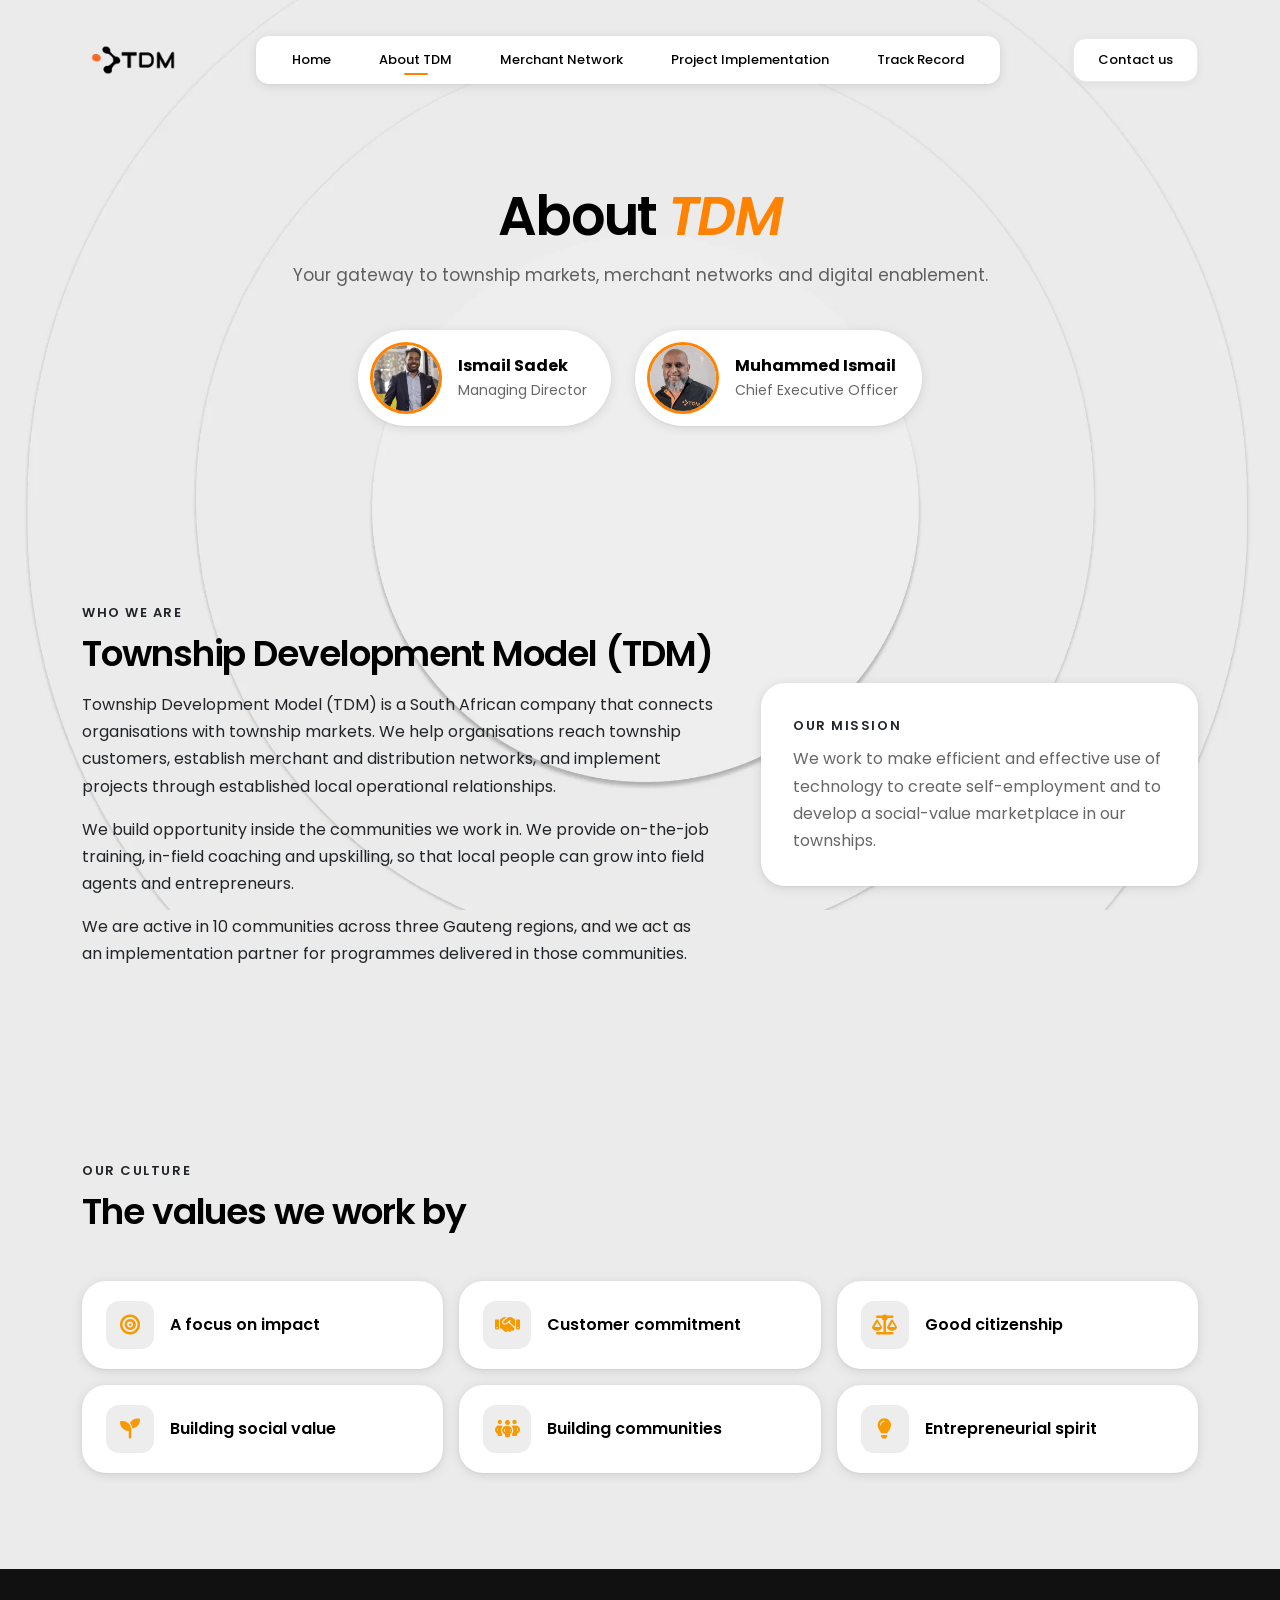
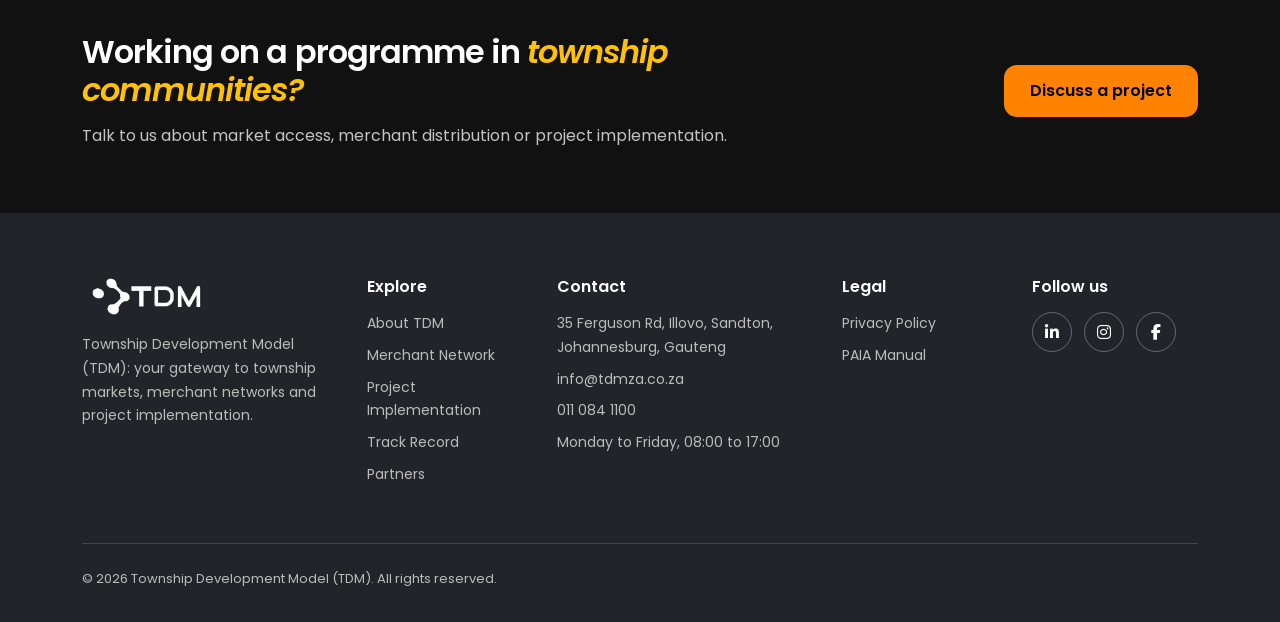
==== about/index.html @ d7b22257 "Folder-based clean URLs, own Privacy Policy and PAIA Manual, map on Merchant Network - Each page is " ====
<!DOCTYPE html>
<html lang="en-ZA">

<head>
  <meta charset="UTF-8">
  <meta name="viewport" content="width=device-width, initial-scale=1.0">
  <meta name="robots" content="noindex, nofollow">
  <title>About TDM | Township Development Model (TDM)</title>
  <meta name="description" content="About Township Development Model (TDM): a South African company connecting organisations with township markets, merchant networks and project implementation.">
  <meta name="keywords" content="about TDM, Township Development Model, township markets, merchant distribution, project implementation, South Africa">
  <meta property="og:type" content="website">
  <meta property="og:site_name" content="Township Development Model (TDM)">
  <meta property="og:title" content="About TDM | Township Development Model (TDM)">
  <meta property="og:description" content="About Township Development Model (TDM): a South African company connecting organisations with township markets, merchant networks and project implementation.">
  <meta property="og:url" content="https://tdmza.co.za/about/">
  <meta property="og:image" content="https://tdmza.co.za/images/logo/tdm.webp">
  <link rel="icon" href="../images/logo/tdm.webp" type="image/webp">
  <link rel="preconnect" href="https://fonts.googleapis.com">
  <link rel="preconnect" href="https://fonts.gstatic.com" crossorigin>
  <link rel="stylesheet" href="https://fonts.googleapis.com/css2?family=Poppins:wght@400;500;600;700&amp;display=swap">
  <link rel="stylesheet" href="https://cdn.jsdelivr.net/npm/bootstrap@5.3.3/dist/css/bootstrap.min.css" integrity="sha384-QWTKZyjpPEjISv5WaRU9OFeRpok6YctnYmDr5pNlyT2bRjXh0JMhjY6hW+ALEwIH" crossorigin="anonymous">
  <link rel="stylesheet" href="https://cdnjs.cloudflare.com/ajax/libs/font-awesome/6.5.1/css/all.min.css">
  <link rel="stylesheet" href="../css/styles.css">
</head>

<body class="site-body">
  <a class="skip-link" href="#main_content">Skip to main content</a>
  <header class="site-header">
    <div class="container-xl site-header-row">
      <a class="site-logo-link" href="../"><img src="../images/logo/tdm.webp" alt="Township Development Model (TDM) home" class="site-logo" width="126" height="89"></a>
      <nav class="d-none d-lg-block" aria-label="Main navigation">
        <ul class="nav-pill d-flex">
          <li class="nav-pill-item"><a class="nav-pill-link" href="../">Home</a></li>
          <li class="nav-pill-item"><a class="nav-pill-link active" aria-current="page" href="../about/">About TDM</a></li>
          <li class="nav-pill-item"><a class="nav-pill-link" href="../merchant-network/">Merchant Network</a></li>
          <li class="nav-pill-item"><a class="nav-pill-link" href="../project-implementation/">Project Implementation</a></li>
          <li class="nav-pill-item"><a class="nav-pill-link" href="../track-record/">Track Record</a></li>
        </ul>
      </nav>
      <a class="btn-contact d-none d-lg-inline-block" href="../contact/">Contact us</a>
      <button class="hamburger d-lg-none" type="button" data-bs-toggle="offcanvas" data-bs-target="#mobile_menu" aria-controls="mobile_menu" aria-label="Open menu">
        <span class="hamburger-line"></span>
        <span class="hamburger-line"></span> 
        <span class="hamburger-line"></span>
      </button>
    </div>
  </header>
  <div class="offcanvas offcanvas-end mobile-menu" tabindex="-1" id="mobile_menu" aria-labelledby="mobile_menu_title">
    <div class="offcanvas-header">
      <img class="mobile-menu-logo" src="../images/logo/tdm.webp" alt="TDM" width="126" height="89">
      <h2 class="visually-hidden" id="mobile_menu_title">Menu</h2>
      <button type="button" class="btn-close mobile-menu-close" data-bs-dismiss="offcanvas" aria-label="Close menu"></button>
    </div>
    <div class="offcanvas-body">
      <nav aria-label="Mobile navigation">
        <ul class="mobile-menu-list">
          <li class="mobile-menu-item"><a class="mobile-menu-link" href="../">Home</a></li>
          <li class="mobile-menu-item"><a class="mobile-menu-link active" aria-current="page" href="../about/">About TDM</a></li>
          <li class="mobile-menu-item"><a class="mobile-menu-link" href="../merchant-network/">Merchant Network</a></li>
          <li class="mobile-menu-item"><a class="mobile-menu-link" href="../project-implementation/">Project Implementation</a></li>
          <li class="mobile-menu-item"><a class="mobile-menu-link" href="../track-record/">Track Record</a></li>
        </ul>
        <a class="btn btn-tdm-primary mobile-menu-cta" href="../contact/">Contact us</a>
        <div class="mobile-social">
          <a class="mobile-social-link" href="https://www.linkedin.com/company/township-delivery-model/" target="_blank" rel="noopener noreferrer" aria-label="TDM on LinkedIn (opens in a new tab)"><i class="fab fa-linkedin-in" aria-hidden="true"></i></a>
          <a class="mobile-social-link" href="https://www.instagram.com/tdmza/" target="_blank" rel="noopener noreferrer" aria-label="TDM on Instagram (opens in a new tab)"><i class="fab fa-instagram" aria-hidden="true"></i></a>
          <a class="mobile-social-link" href="https://www.facebook.com/profile.php?id=61587433742212" target="_blank" rel="noopener noreferrer" aria-label="TDM on Facebook (opens in a new tab)"><i class="fab fa-facebook-f" aria-hidden="true"></i></a>
        </div>
      </nav>
    </div>
  </div>
  <main id="main_content">
    <section class="page-hero">
      <div class="container-xl">
        <h1 class="page-hero-title">About <em class="highlight-text">TDM</em></h1>
        <p class="page-hero-lead">Your gateway to township markets, merchant networks and digital enablement.</p>
        <div class="page-hero-leaders">
          <figure class="leader-figure"><img src="../images/managing-director.webp" alt="Portrait of Ismail Sadek, Managing Director" class="leader-photo" width="480" height="480"><figcaption class="leader-caption"><span class="leader-name">Ismail Sadek</span><span class="leader-role">Managing Director</span></figcaption></figure>
          <figure class="leader-figure"><img src="../images/chief-executive.webp" alt="Portrait of Muhammed Ismail, Chief Executive Officer" class="leader-photo" width="480" height="480"><figcaption class="leader-caption"><span class="leader-name">Muhammed Ismail</span><span class="leader-role">Chief Executive Officer</span></figcaption></figure>
        </div>
      </div>
    </section>
    <section class="section-block" aria-labelledby="who_title">
      <div class="container-xl">
        <div class="row g-4 g-xl-5 align-items-center">
          <div class="col-lg-7">
            <p class="section-eyebrow">Who we are</p>
            <h2 class="section-title" id="who_title">Township Development Model (TDM)</h2>
            <p>Township Development Model (TDM) is a South African company that connects organisations with township markets. We help organisations reach township customers, establish merchant and distribution networks, and implement projects through established local operational relationships.</p>
            <p>We build opportunity inside the communities we work in. We provide on-the-job training, in-field coaching and upskilling, so that local people can grow into field agents and entrepreneurs.</p>
            <p class="mb-0">We are active in 10 communities across three Gauteng regions, and we act as an implementation partner for programmes delivered in those communities.</p>
          </div>
          <div class="col-lg-5">
            <div class="surface-card">
              <p class="section-eyebrow">Our mission</p>
              <p class="card-text mb-0">We work to make efficient and effective use of technology to create self-employment and to develop a social-value marketplace in our townships.</p>
            </div>
          </div>
        </div>
      </div>
    </section>
    <section class="section-block" aria-labelledby="values_title">
      <div class="container-xl">
        <p class="section-eyebrow">Our culture</p>
        <h2 class="section-title mb-5" id="values_title">The values we work by</h2>
        <ul class="value-grid">
          <li class="value-item"><span class="card-icon"><i class="fas fa-bullseye" aria-hidden="true"></i></span><span class="value-name">A focus on impact</span></li>
          <li class="value-item"><span class="card-icon"><i class="fas fa-handshake" aria-hidden="true"></i></span><span class="value-name">Customer commitment</span></li>
          <li class="value-item"><span class="card-icon"><i class="fas fa-scale-balanced" aria-hidden="true"></i></span><span class="value-name">Good citizenship</span></li>
          <li class="value-item"><span class="card-icon"><i class="fas fa-seedling" aria-hidden="true"></i></span><span class="value-name">Building social value</span></li>
          <li class="value-item"><span class="card-icon"><i class="fas fa-people-group" aria-hidden="true"></i></span><span class="value-name">Building communities</span></li>
          <li class="value-item"><span class="card-icon"><i class="fas fa-lightbulb" aria-hidden="true"></i></span><span class="value-name">Entrepreneurial spirit</span></li>
        </ul>
      </div>
    </section>
    <section class="cta-band" aria-labelledby="cta_title">
      <div class="container-xl">
        <div class="row align-items-center g-4">
          <div class="col-lg-8">
            <h2 class="cta-title" id="cta_title">Working on a programme in <span class="cta-title-accent">township communities?</span></h2>
            <p class="cta-text">Talk to us about market access, merchant distribution or project implementation.</p>
          </div>
          <div class="col-lg-4 text-lg-end">
            <a class="btn btn-tdm-primary" href="../contact/">Discuss a project</a>
          </div>
        </div>
      </div>
    </section>
  </main>
  <footer class="site-footer">
    <div class="container-xl">
      <div class="row g-4">
        <div class="col-12 col-lg-3">
          <img src="../images/logo/tdm-white.webp" alt="Township Development Model (TDM)" class="footer-logo" width="833" height="253" loading="lazy">
          <p class="footer-tagline mb-0">Township Development Model (TDM): your gateway to township markets, merchant networks and project implementation.</p>
        </div>
        <div class="col-6 col-md-3 col-lg-2">
          <h2 class="footer-heading">Explore</h2>
          <ul class="footer-list">
            <li class="footer-item"><a class="footer-link" href="../about/">About TDM</a></li>
            <li class="footer-item"><a class="footer-link" href="../merchant-network/">Merchant Network</a></li>
            <li class="footer-item"><a class="footer-link" href="../project-implementation/">Project Implementation</a></li>
            <li class="footer-item"><a class="footer-link" href="../track-record/">Track Record</a></li>
            <li class="footer-item"><a class="footer-link" href="../#partners">Partners</a></li>
          </ul>
        </div>
        <div class="col-6 col-md-4 col-lg-3">
          <h2 class="footer-heading">Contact</h2>
          <ul class="footer-list">
            <li class="footer-item">35 Ferguson Rd, Illovo, Sandton, Johannesburg, Gauteng</li>
            <li class="footer-item"><a class="footer-link" href="mailto:info@tdmza.co.za">info@tdmza.co.za</a></li>
            <li class="footer-item"><a class="footer-link" href="tel:+27110841100">011 084 1100</a></li>
            <li class="footer-item">Monday to Friday, 08:00 to 17:00</li>
          </ul>
        </div>
        <div class="col-6 col-md-2 col-lg-2">
          <h2 class="footer-heading">Legal</h2>
          <ul class="footer-list">
            <li class="footer-item"><a class="footer-link" href="../privacy-policy/">Privacy Policy</a></li>
            <li class="footer-item"><a class="footer-link" href="../paia-manual/">PAIA Manual</a></li>
          </ul>
        </div>
        <div class="col-6 col-md-3 col-lg-2">
          <h2 class="footer-heading">Follow us</h2>
          <div class="footer-social">
            <a class="footer-social-link" href="https://www.linkedin.com/company/township-delivery-model/" target="_blank" rel="noopener noreferrer" aria-label="TDM on LinkedIn (opens in a new tab)"><i class="fab fa-linkedin-in" aria-hidden="true"></i></a>
            <a class="footer-social-link" href="https://www.instagram.com/tdmza/" target="_blank" rel="noopener noreferrer" aria-label="TDM on Instagram (opens in a new tab)"><i class="fab fa-instagram" aria-hidden="true"></i></a>
            <a class="footer-social-link" href="https://www.facebook.com/profile.php?id=61587433742212" target="_blank" rel="noopener noreferrer" aria-label="TDM on Facebook (opens in a new tab)"><i class="fab fa-facebook-f" aria-hidden="true"></i></a>
          </div>
        </div>
      </div>
      <p class="footer-bottom mb-0">&copy; 2026 Township Development Model (TDM). All rights reserved.</p>
    </div>
  </footer>
  <script src="https://cdn.jsdelivr.net/npm/bootstrap@5.3.3/dist/js/bootstrap.bundle.min.js" integrity="sha384-YvpcrYf0tY3lHB60NNkmXc5s9fDVZLESaAA55NDzOxhy9GkcIdslK1eN7N6jIeHz" crossorigin="anonymous"></script>

</body>

</html>
---- css/styles.css ----
:root {
  --tdm-orange: #ff8200;
  --tdm-amber: #ffc107;
  --tdm-gold: #f79a02;
  --tdm-ink: #111;
  --tdm-charcoal: #212529;
  --tdm-black: #000;
  --tdm-base: #ebebeb;
  --tdm-card: #fff;
  --tdm-line: #e9e9e9;
  --tdm-muted: #0009;
  --tdm-footer-muted: #bbb;
  --tdm-radius: 13px;
  --tdm-radius-lg: 24px;
  --tdm-spring: cubic-bezier(0.34, 1.56, 0.64, 1);
  --tdm-shadow-elevated: 0 2px 12px #0000001a, 0 1px 3px #0000000d;
  --tdm-shadow-floating: 0 10px 40px #00000026, 0 2px 8px #0000001a;
  --tdm-space-section: 4rem;
  --bs-body-font-family: "Poppins", system-ui, -apple-system, "Segoe UI", roboto, arial, sans-serif;
  --bs-body-color: #212529;
  --bs-body-bg: #ebebeb;
  --bs-body-line-height: 1.7;
  --bs-link-color: #212529;
  --bs-link-color-rgb: 33, 37, 41;
  --bs-link-hover-color: #000;
  --bs-link-hover-color-rgb: 0, 0, 0;
}

@media (width >= 992px) {
  :root {
    --tdm-space-section: 6rem;
  }
}

.site-body {
  background: var(--tdm-base) url("../images/hero-bg.webp") no-repeat center top / max(100%, 1400px) auto;
}

.skip-link {
  position: absolute;
  top: -100px;
  left: 1rem;
  z-index: 20000;
  padding: 0.75rem 1rem;
  border-radius: var(--tdm-radius);
  background-color: var(--tdm-charcoal);
  color: var(--tdm-card);
  font-weight: 600;
}

.skip-link:focus-visible {
  top: 1rem;
  outline: 3px solid var(--tdm-amber);
}

.site-header {
  position: relative;
  z-index: 1000;
  padding: 1.5rem 0;
  animation: slide-down 0.8s ease-out both;
}

@keyframes slide-down {
  from {
    opacity: 0;
    transform: translateY(-100%);
  }

  to {
    opacity: 1;
    transform: translateY(0);
  }
}

.site-header-row {
  display: flex;
  align-items: center;
  justify-content: space-between;
  gap: 1rem;
}

.site-logo-link {
  display: inline-block;
  border-radius: 8px;
}

.site-logo-link:focus-visible {
  outline: 3px solid var(--tdm-black);
  outline-offset: 4px;
}

.site-logo {
  display: block;
  width: auto;
  height: 52px;
}

@media (width >= 992px) {
  .site-logo {
    height: 72px;
  }
}

.nav-pill {
  position: relative;
  align-items: center;
  gap: 1.25rem;
  margin: 0;
  padding: 0.3rem 1.25rem;
  border-radius: var(--tdm-radius);
  background-color: var(--tdm-card);
  box-shadow: var(--tdm-shadow-elevated);
  list-style: none;
}

@media (width >= 1200px) {
  .nav-pill {
    gap: 2.5rem;
    padding: 0.3rem 2rem;
  }
}

.nav-pill-item {
  position: relative;
}

.nav-pill-link {
  position: relative;
  display: block;
  padding: 0.5rem 0.25rem;
  border: 0;
  background: none;
  color: var(--tdm-black);
  font-size: 0.8125rem;
  font-weight: 500;
  text-decoration: none;
}

.nav-pill-link::after {
  position: absolute;
  bottom: 0.25rem;
  left: 50%;
  width: 24px;
  height: 2px;
  margin-left: -12px;
  border-radius: 2px;
  background-color: var(--tdm-orange);
  content: "";
  transform: scaleX(0);
  transition: transform 0.3s var(--tdm-spring);
}

.nav-pill-link:hover,
.nav-pill-link.active {
  color: var(--tdm-black);
}

.nav-pill-link:hover::after,
.nav-pill-link.active::after,
.nav-pill-item.is-open .nav-pill-link::after {
  transform: scaleX(1);
}

.nav-pill-link:focus-visible {
  border-radius: 6px;
  outline: 3px solid var(--tdm-black);
  outline-offset: 2px;
}

.nav-pill-link:active {
  opacity: 0.75;
}

.btn-contact {
  padding: 0.625rem 1.5rem;
  border: 1.5px solid var(--tdm-line);
  border-radius: var(--tdm-radius);
  background-color: var(--tdm-card);
  box-shadow: 0 2px 8px #0000000f;
  color: var(--tdm-black);
  font-size: 0.8125rem;
  font-weight: 500;
  text-decoration: none;
  transition: transform 0.3s var(--tdm-spring);
}

.btn-contact:hover {
  border-color: var(--tdm-black);
  background-color: var(--tdm-black);
  color: var(--tdm-card);
  transform: translateY(-2px);
}

.btn-contact:focus-visible {
  outline: 3px solid var(--tdm-black);
  outline-offset: 3px;
}

.btn-contact:active {
  transform: translateY(1px) scale(0.98);
}

.hamburger {
  display: flex;
  flex-direction: column;
  gap: 5px;
  padding: 0.75rem;
  border: 0;
  border-radius: 8px;
  background-color: var(--tdm-card);
  box-shadow: var(--tdm-shadow-elevated);
}

.hamburger:focus-visible {
  outline: 3px solid var(--tdm-black);
  outline-offset: 3px;
}

.hamburger:active {
  transform: scale(0.95);
}

.hamburger-line {
  display: block;
  width: 25px;
  height: 3px;
  border-radius: 2px;
  background-color: var(--tdm-charcoal);
}

.mobile-menu {
  --bs-offcanvas-width: 100%;
  --bs-offcanvas-bg: #fff;
}

.mobile-menu-logo {
  width: auto;
  height: 44px;
}

.mobile-menu-close:focus-visible {
  outline: 3px solid var(--tdm-black);
  outline-offset: 3px;
  box-shadow: none;
}

.mobile-menu-list {
  margin: 0;
  padding: 0;
  list-style: none;
}

.mobile-menu-item {
  border-bottom: 1px solid #ededed;
}

.mobile-menu-link {
  display: flex;
  gap: 0.75rem;
  align-items: center;
  justify-content: space-between;
  width: 100%;
  padding: 1rem 0;
  border: 0;
  background: none;
  color: var(--tdm-black);
  font-size: 1.0625rem;
  font-weight: 500;
  text-align: left;
  text-decoration: none;
}

.mobile-menu-link:hover,
.mobile-menu-link.active {
  color: var(--tdm-black);
  text-decoration: underline 2px var(--tdm-orange);
  text-underline-offset: 0.35em;
}

.mobile-menu-link:focus-visible {
  border-radius: 6px;
  outline: 3px solid var(--tdm-black);
  outline-offset: 2px;
}

.mobile-menu-link:active {
  opacity: 0.75;
}

.mobile-menu-cta {
  width: 100%;
  margin-top: 1.5rem;
}

.hero-section {
  position: relative;
  overflow: hidden;
  padding-block: 1rem 3rem;
}

@media (width >= 992px) {
  .hero-section {
    padding-bottom: 2rem;
  }

  .hero-section .container-xl {
    position: relative;
    min-height: clamp(760px, calc(100vh - 120px), 840px);
  }
}

.hero-title {
  max-width: 1180px;
  margin: 0 auto;
  color: var(--tdm-black);
  font-size: clamp(1.625rem, 3.4vw, 3rem);
  font-weight: 600;
  line-height: 1.25;
  letter-spacing: -0.03em;
}

.hero-line {
  display: block;
}

.hero-line-1 {
  animation: slide-from-left 1s ease-out both;
}

.hero-line-2 {
  text-align: right;
  animation: slide-from-right 1s ease-out 0.2s both;
}

.highlight-text {
  color: var(--tdm-orange);
  font-style: italic;
}

.hero-image {
  display: block;
  width: 100%;
  max-width: 300px;
  height: auto;
  margin: 1.5rem auto 0;
  animation: slide-from-bottom 1s ease-out 0.4s both;
}

@media (width >= 768px) {
  .hero-image {
    max-width: 420px;
    margin-top: -1rem;
  }
}

.hero-tagline {
  margin: 1.5rem 0 0;
  color: var(--tdm-charcoal);
  font-size: 1rem;
  text-align: center;
  animation: slide-from-left 1s ease-out 0.6s both;
}

.hero-tagline-strong {
  font-weight: 600;
}

.hero-card {
  margin-top: 1.5rem;
  padding: 2rem 1.5rem;
  border-radius: 32px;
  background-color: #ffffffbf;
  backdrop-filter: blur(12px);
  box-shadow: var(--tdm-shadow-elevated);
  text-align: center;
  animation: slide-from-right 1s ease-out 0.6s both;
}

@media (width >= 992px) {
  .hero-tagline {
    position: absolute;
    bottom: 1.5rem;
    left: 0.75rem;
    max-width: 24rem;
    text-align: left;
  }

  .hero-card {
    position: absolute;
    right: 0.75rem;
    bottom: 0;
    width: 500px;
    margin-top: 0;
    padding: 2.5rem 2rem;
  }
}

@media (width >= 1200px) {
  .hero-card {
    width: 600px;
  }
}

.hero-card-title {
  margin-bottom: 0.5rem;
  color: var(--tdm-black);
  font-size: 1.125rem;
  font-weight: 600;
}

.hero-card-text {
  margin-bottom: 1rem;
  color: var(--tdm-charcoal);
  font-size: 0.875rem;
  line-height: 1.6;
}

@keyframes slide-from-left {
  from {
    opacity: 0;
    transform: translateX(-60px);
  }

  to {
    opacity: 1;
    transform: translateX(0);
  }
}

@keyframes slide-from-right {
  from {
    opacity: 0;
    transform: translateX(60px);
  }

  to {
    opacity: 1;
    transform: translateX(0);
  }
}

@keyframes slide-from-bottom {
  from {
    opacity: 0;
    transform: translateY(60px);
  }

  to {
    opacity: 1;
    transform: translateY(0);
  }
}

.page-hero {
  overflow-x: clip;
  padding-block: 2.5rem 3.5rem;
  text-align: center;
}

@media (width >= 992px) {
  .page-hero {
    padding-block: 4rem 5rem;
  }
}

.page-hero-title {
  margin-bottom: 0.75rem;
  color: var(--tdm-black);
  font-size: clamp(2rem, 5vw, 3.375rem);
  font-weight: 600;
  letter-spacing: -0.03em;
  animation: slide-from-left 0.9s ease-out both;
}

.page-hero-lead {
  max-width: 44rem;
  margin: 0 auto;
  color: var(--tdm-muted);
  font-size: 1.0625rem;
  animation: slide-from-right 0.9s ease-out 0.15s both;
}

.media-frame {
  position: relative;
  margin: 0;
  overflow: hidden;
  border-radius: var(--tdm-radius-lg);
  border: 5px solid var(--tdm-line);
  background-color: var(--tdm-line);
  box-shadow: var(--tdm-shadow-elevated);
}

.media-image {
  display: block;
  width: 100%;
  height: 100%;
  object-fit: cover;
}

.page-hero-media {
  max-width: 1180px;
  margin: 2.5rem auto 0;
  aspect-ratio: 12 / 5;
  animation: slide-from-right 0.9s ease-out 0.3s both;
}

.page-hero-leaders {
  display: flex;
  flex-wrap: wrap;
  gap: 1.5rem;
  justify-content: center;
  margin-top: 2.5rem;
  animation: slide-from-right 0.9s ease-out 0.3s both;
}

.leader-figure {
  display: flex;
  gap: 1rem;
  align-items: center;
  margin: 0;
  padding: 0.75rem 1.5rem 0.75rem 0.75rem;
  border-radius: 999px;
  background-color: var(--tdm-card);
  box-shadow: var(--tdm-shadow-elevated);
  text-align: left;
}

.leader-photo {
  width: 4.5rem;
  height: 4.5rem;
  border: 3px solid var(--tdm-orange);
  border-radius: 50%;
  object-fit: cover;
}

.leader-caption {
  display: flex;
  flex-direction: column;
}

.leader-name {
  color: var(--tdm-black);
  font-weight: 700;
}

.leader-role {
  color: var(--tdm-muted);
  font-size: 0.875rem;
}

.surface-card-media .media-frame {
  margin: -1rem -1rem 1.5rem;
  aspect-ratio: 8 / 5;
  border-radius: calc(var(--tdm-radius) - 2px);
  box-shadow: none;
}

.btn-tdm-primary,
.btn-tdm-light {
  padding: 0.75rem 1.5rem;
  border-radius: var(--tdm-radius);
  font-weight: 600;
  transition: transform 0.3s var(--tdm-spring);
}

.btn-tdm-primary {
  border: 2px solid var(--tdm-orange);
  background-color: var(--tdm-orange);
  color: var(--tdm-black);
}

.btn-tdm-primary:hover {
  border-color: var(--tdm-black);
  background-color: var(--tdm-black);
  color: var(--tdm-card);
}

.btn-tdm-light {
  border: 2px solid var(--tdm-line);
  background-color: var(--tdm-card);
  color: var(--tdm-charcoal);
}

.btn-tdm-light:hover {
  border-color: var(--tdm-black);
  background-color: var(--tdm-black);
  color: var(--tdm-card);
}

.btn-tdm-primary:hover,
.btn-tdm-light:hover {
  transform: translateY(-2px);
}

.btn-tdm-primary:active,
.btn-tdm-light:active {
  transform: translateY(1px) scale(0.98);
}

.btn-tdm-primary:focus-visible,
.btn-tdm-light:focus-visible {
  outline: 3px solid var(--tdm-black);
  outline-offset: 3px;
  box-shadow: none;
}

.btn-tdm-primary:disabled {
  opacity: 0.6;
  transform: none;
}

.section-block {
  padding-block: var(--tdm-space-section);
}

.section-eyebrow {
  margin-bottom: 0.5rem;
  color: var(--tdm-charcoal);
  font-size: 0.8125rem;
  font-weight: 600;
  letter-spacing: 0.12em;
  text-transform: uppercase;
}

.section-title {
  margin-bottom: 1rem;
  color: var(--tdm-black);
  font-size: clamp(1.625rem, 3vw, 2.25rem);
  font-weight: 600;
  letter-spacing: -0.03em;
}

.section-intro {
  max-width: 46rem;
  color: var(--tdm-muted);
}

.surface-card,
.region-band,
.stat-tile,
.record-card,
.contact-card,
.logo-tile,
.footprint-map,
.enquiry-form {
  border-radius: var(--tdm-radius-lg);
  background-color: var(--tdm-card);
  box-shadow: var(--tdm-shadow-elevated);
}

.surface-card {
  height: 100%;
  padding: 2rem;
}

.surface-card-interactive {
  transition: transform 0.35s var(--tdm-spring);
}

.surface-card-interactive:hover {
  transform: translateY(-4px);
}

.card-icon {
  display: inline-flex;
  align-items: center;
  justify-content: center;
  width: 3rem;
  height: 3rem;
  margin-bottom: 1.25rem;
  border-radius: var(--tdm-radius);
  background-color: #ededed;
  color: var(--tdm-gold);
  font-size: 1.25rem;
}

.card-title {
  margin-bottom: 0.5rem;
  font-size: 1.25rem;
  font-weight: 600;
}

.card-text {
  margin-bottom: 1rem;
  color: var(--tdm-muted);
}

.card-link {
  color: var(--tdm-charcoal);
  font-weight: 600;
  text-decoration: underline 2px var(--tdm-orange);
  text-underline-offset: 0.35em;
}

.card-link:hover {
  color: var(--tdm-black);
  text-decoration-color: var(--tdm-black);
}

.card-link .fa-arrow-right {
  transition: transform 0.3s var(--tdm-spring);
}

.card-link:hover .fa-arrow-right {
  transform: translateX(4px);
}

.card-link:focus-visible {
  border-radius: 4px;
  outline: 3px solid var(--tdm-black);
  outline-offset: 3px;
}

.card-link:active {
  opacity: 0.8;
}

.stat-tile {
  height: 100%;
  padding: 2rem 1.5rem;
  border-top: 4px solid var(--tdm-orange);
}

.stat-value {
  display: block;
  color: var(--tdm-black);
  font-size: clamp(2.5rem, 5vw, 3.25rem);
  font-weight: 700;
  line-height: 1;
  letter-spacing: -0.03em;
  font-variant-numeric: tabular-nums;
}

.stat-label {
  display: block;
  margin-block: 0.75rem 0.5rem;
  font-weight: 600;
}

.stat-definition {
  margin-bottom: 0.25rem;
  color: var(--tdm-muted);
  font-size: 0.875rem;
}

.stat-period {
  margin-bottom: 1rem;
  color: var(--tdm-muted);
  font-size: 0.8125rem;
  font-style: italic;
}

.region-band {
  display: grid;
  gap: 1.5rem;
  padding: 2rem;
}

@media (width >= 992px) {
  .region-band {
    grid-template-columns: minmax(0, 1fr) minmax(0, 1.4fr) auto;
    gap: 2.5rem;
    align-items: center;
    padding: 2.5rem;
  }
}

.region-list {
  display: grid;
  gap: 1rem;
  margin: 0;
  padding: 0;
  list-style: none;
}

.region-item {
  display: flex;
  flex-direction: column;
  padding-left: 1rem;
  border-left: 4px solid var(--tdm-orange);
}

.region-name {
  color: var(--tdm-black);
  font-weight: 600;
}

.region-places {
  color: var(--tdm-muted);
  font-size: 0.875rem;
}

.region-band-link {
  justify-self: start;
}

.value-grid {
  display: grid;
  gap: 1rem;
  grid-template-columns: minmax(0, 1fr);
  margin: 0;
  padding: 0;
  list-style: none;
}

@media (width >= 576px) {
  .value-grid {
    grid-template-columns: repeat(2, minmax(0, 1fr));
  }
}

@media (width >= 992px) {
  .value-grid {
    grid-template-columns: repeat(3, minmax(0, 1fr));
  }
}

.value-item {
  display: flex;
  gap: 1rem;
  align-items: center;
  padding: 1.25rem 1.5rem;
  border-radius: var(--tdm-radius-lg);
  background-color: var(--tdm-card);
  box-shadow: var(--tdm-shadow-elevated);
}

.value-item .card-icon {
  flex-shrink: 0;
  margin-bottom: 0;
}

.value-name {
  color: var(--tdm-black);
  font-weight: 600;
}

.logo-tile-text {
  margin-bottom: 0.75rem;
  color: var(--tdm-charcoal);
  font-size: 0.875rem;
}

.data-note {
  margin-top: 1.5rem;
  color: var(--tdm-muted);
  font-size: 0.875rem;
}

.logo-tile {
  display: flex;
  flex-direction: column;
  align-items: center;
  justify-content: center;
  height: 100%;
  min-height: 9rem;
  padding: 1.5rem;
  text-align: center;
}

.logo-tile-name {
  margin-bottom: 0.25rem;
  font-size: 1.375rem;
  font-weight: 700;
  letter-spacing: -0.02em;
}

.logo-tile-label {
  margin-bottom: 0.75rem;
  color: var(--tdm-muted);
  font-size: 0.875rem;
}

.logo-pending {
  padding: 0.125rem 0.625rem;
  border-radius: 999px;
  background-color: var(--tdm-base);
  color: var(--tdm-muted);
  font-size: 0.75rem;
  font-weight: 500;
}

.footprint-map {
  padding: 1.5rem;
}

@media (width >= 992px) {
  .footprint-map {
    padding: 2rem;
  }
}

.map-canvas {
  position: relative;
  z-index: 0;
  width: 100%;
  height: 22rem;
  overflow: hidden;
  border-radius: var(--tdm-radius);
  background-color: var(--tdm-line);
}

@media (width >= 992px) {
  .map-canvas {
    height: 30rem;
  }
}

.map-fallback {
  margin: 0;
  padding: 1.5rem;
  color: var(--tdm-muted);
}

.map-canvas .leaflet-tooltip {
  border: 0;
  border-radius: 6px;
  background-color: var(--tdm-card);
  box-shadow: 0 4px 15px #0003;
  color: var(--tdm-black);
  font-family: Poppins, sans-serif;
  font-size: 0.8125rem;
  font-weight: 600;
}

.map-canvas .leaflet-tooltip-top::before {
  border-top-color: var(--tdm-card);
}

.map-canvas .leaflet-tile-pane {
  filter: grayscale(1) contrast(0.85) brightness(1.08);
}

.map-canvas .leaflet-bar {
  border: 0;
  box-shadow: var(--tdm-shadow-elevated);
}

.map-canvas .leaflet-bar a {
  border-bottom-color: var(--tdm-line);
  background-color: var(--tdm-card);
  color: var(--tdm-charcoal);
}

.map-canvas .leaflet-bar a:hover,
.map-canvas .leaflet-bar a:focus-visible {
  background-color: #ededed;
  color: var(--tdm-black);
}

.map-canvas .leaflet-bar a:active {
  background-color: var(--tdm-line);
}

.map-canvas .leaflet-bar a.leaflet-disabled {
  background-color: #ededed;
  color: #999;
}

.map-canvas .leaflet-control-attribution {
  background-color: #ffffffbf;
  color: var(--tdm-charcoal);
}

.map-canvas .leaflet-control-attribution a {
  color: var(--tdm-black);
}

.map-canvas .leaflet-interactive:focus-visible {
  outline: 3px solid var(--tdm-black);
}

.map-scale-note {
  margin-top: 0.75rem;
  color: var(--tdm-muted);
  font-size: 0.8125rem;
}

.map-region-group {
  margin-bottom: 1.25rem;
}

.map-region-heading {
  display: flex;
  flex-wrap: wrap;
  gap: 0.25rem 0.5rem;
  align-items: center;
  margin-bottom: 0.625rem;
  color: var(--tdm-black);
  font-size: 1rem;
  font-weight: 700;
}

.map-region-heading::before {
  width: 0.625rem;
  height: 0.625rem;
  border: 2px solid var(--tdm-card);
  border-radius: 50%;
  background-color: var(--tdm-orange);
  box-shadow: 0 0 0 1px var(--tdm-orange);
  content: "";
}

.map-region-count {
  color: var(--tdm-muted);
  font-size: 0.875rem;
  font-weight: 500;
}

.map-community-list {
  display: flex;
  flex-wrap: wrap;
  gap: 0.5rem;
  margin: 0;
  padding: 0;
  list-style: none;
}

.map-community-btn {
  padding: 0.375rem 0.875rem;
  border: 1px solid #ededed;
  border-radius: 999px;
  background-color: #ededed;
  color: var(--tdm-charcoal);
  font-size: 0.875rem;
  font-weight: 400;
  transition: transform 0.3s var(--tdm-spring);
}

.map-community-btn:hover {
  border-color: var(--tdm-orange);
  transform: translateY(-2px);
}

.map-community-btn:focus-visible {
  outline: 3px solid var(--tdm-black);
  outline-offset: 2px;
}

.map-community-btn:active {
  transform: scale(0.97);
}

.map-community-btn[aria-pressed="true"] {
  border-color: var(--tdm-orange);
  background-color: var(--tdm-orange);
  color: var(--tdm-black);
  font-weight: 600;
}

.map-detail {
  margin-top: 1rem;
  padding: 1rem 1.25rem;
  border-left: 4px solid var(--tdm-orange);
  border-radius: var(--tdm-radius);
  background-color: var(--tdm-base);
}

.map-detail-title {
  margin-bottom: 0.25rem;
  font-weight: 700;
}

.map-detail-text {
  margin-bottom: 0;
  color: var(--tdm-muted);
  font-size: 0.875rem;
}

.record-card {
  height: 100%;
  padding: 2rem;
}

.record-programme {
  margin-bottom: 1rem;
  color: var(--tdm-charcoal);
  font-size: 0.8125rem;
  font-weight: 600;
  letter-spacing: 0.1em;
  text-transform: uppercase;
}

.record-figures {
  display: grid;
  grid-template-columns: repeat(auto-fit, minmax(7.5rem, 1fr));
  gap: 1rem;
  margin: 0 0 1rem;
}

.record-figure {
  display: flex;
  flex-direction: column-reverse;
}

.record-figure-value {
  margin-left: 0;
  font-size: 2rem;
  font-weight: 700;
  line-height: 1.1;
  letter-spacing: -0.03em;
  font-variant-numeric: tabular-nums;
}

.record-figure-label {
  color: var(--tdm-muted);
  font-size: 0.875rem;
  font-weight: 400;
}

.cta-band {
  padding-block: 4rem;
  background-color: var(--tdm-ink);
  color: var(--tdm-card);
}

.cta-band .btn-tdm-primary:hover {
  border-color: var(--tdm-card);
  background-color: var(--tdm-card);
  color: var(--tdm-black);
}

.cta-band .btn-tdm-primary:focus-visible {
  outline-color: var(--tdm-amber);
}

.cta-title {
  margin-bottom: 0.75rem;
  font-size: clamp(1.5rem, 3vw, 2rem);
  font-weight: 600;
  letter-spacing: -0.03em;
}

.cta-title-accent {
  color: var(--tdm-amber);
  font-style: italic;
}

.cta-text {
  margin-bottom: 0;
  color: #ffffffbf;
}

.contact-card {
  display: flex;
  gap: 1rem;
  align-items: flex-start;
  height: 100%;
  padding: 1.5rem;
}

.contact-card-icon {
  display: inline-flex;
  flex-shrink: 0;
  align-items: center;
  justify-content: center;
  width: 3rem;
  height: 3rem;
  border-radius: var(--tdm-radius);
  background-color: #ededed;
  color: var(--tdm-gold);
  font-size: 1.125rem;
}

.contact-card-title {
  margin-bottom: 0.25rem;
  font-size: 1rem;
  font-weight: 700;
}

.contact-card-text {
  margin-bottom: 0;
  color: var(--tdm-muted);
}

.enquiry-form {
  padding: 2rem;
}

.enquiry-label {
  margin-bottom: 0.375rem;
  font-size: 0.875rem;
  font-weight: 600;
}

.enquiry-input {
  padding: 0.75rem 1rem;
  border-color: #999;
  border-radius: var(--tdm-radius);
}

.enquiry-input:focus,
.enquiry-check:focus {
  border-color: var(--tdm-black);
  box-shadow: 0 0 0 0.2rem #0003;
}

.enquiry-check:checked {
  border-color: var(--tdm-black);
  background-color: var(--tdm-black);
}

.enquiry-honeypot {
  position: absolute;
  left: -9999px;
}

.enquiry-status {
  margin-top: 1rem;
  font-weight: 500;
}

.enquiry-status.is-success {
  padding-left: 0.75rem;
  border-left: 4px solid var(--tdm-orange);
  color: var(--tdm-charcoal);
}

.enquiry-status.is-error {
  padding-left: 0.75rem;
  border-left: 4px solid #ff0101;
  color: var(--tdm-charcoal);
}

.site-footer {
  padding-block: 4rem 2rem;
  background-color: var(--tdm-charcoal);
  color: var(--tdm-card);
}

.footer-logo {
  width: auto;
  height: 40px;
  margin-bottom: 1rem;
}

.footer-tagline {
  color: var(--tdm-footer-muted);
  font-size: 0.875rem;
}

.footer-heading {
  margin-bottom: 1rem;
  font-size: 1rem;
  font-weight: 600;
}

.footer-list {
  margin: 0;
  padding: 0;
  list-style: none;
}

.footer-item {
  margin-bottom: 0.5rem;
  color: var(--tdm-footer-muted);
  font-size: 0.875rem;
}

.footer-link {
  color: var(--tdm-footer-muted);
  text-decoration: none;
}

.footer-link:hover {
  color: var(--tdm-card);
  text-decoration: underline;
}

.footer-link:focus-visible {
  border-radius: 4px;
  outline: 3px solid var(--tdm-amber);
  outline-offset: 2px;
}

.footer-link:active {
  color: var(--tdm-amber);
}

.footer-social {
  display: flex;
  gap: 0.75rem;
}

.footer-social-link {
  display: inline-flex;
  align-items: center;
  justify-content: center;
  width: 2.5rem;
  height: 2.5rem;
  border: 1px solid #ffffff4d;
  border-radius: 50%;
  color: var(--tdm-card);
  text-decoration: none;
  transition: transform 0.3s var(--tdm-spring);
}

.footer-social-link:hover {
  border-color: var(--tdm-amber);
  color: var(--tdm-amber);
  transform: translateY(-2px);
}

.footer-social-link:focus-visible {
  outline: 3px solid var(--tdm-amber);
  outline-offset: 2px;
}

.footer-social-link:active {
  transform: scale(0.95);
}

.footer-bottom {
  margin-top: 3rem;
  padding-top: 1.5rem;
  border-top: 1px solid #ffffff26;
  color: var(--tdm-footer-muted);
  font-size: 0.8125rem;
}

.delivery-track {
  position: relative;
  display: grid;
  gap: 2rem;
  margin: 0;
  padding: 0;
  list-style: none;
}

.delivery-step {
  position: relative;
  display: grid;
  grid-template-columns: 4rem minmax(0, 1fr);
  gap: 1.25rem;
  align-items: start;
}

.delivery-step:not(:last-child)::before,
.delivery-step:not(:last-child)::after {
  position: absolute;
  top: 4rem;
  left: 2rem;
  width: 4px;
  height: calc(100% - 4rem + 2rem);
  margin-left: -2px;
  border-radius: 2px;
  content: "";
}

.delivery-step:not(:last-child)::before {
  background-color: var(--tdm-line);
}

.delivery-step:not(:last-child)::after {
  background-color: var(--tdm-orange);
  transform-origin: top;
}

.delivery-node {
  position: relative;
  z-index: 1;
  display: inline-flex;
  align-items: center;
  justify-content: center;
  width: 4rem;
  height: 4rem;
  border: 3px solid var(--tdm-orange);
  border-radius: 50%;
  background-color: var(--tdm-card);
  box-shadow: var(--tdm-shadow-elevated);
  color: var(--tdm-gold);
  font-size: 1.375rem;
}

.delivery-step:last-child .delivery-node {
  background-color: var(--tdm-orange);
  color: var(--tdm-black);
}

.delivery-body {
  position: relative;
  overflow: hidden;
  padding: 1.5rem;
  border-radius: var(--tdm-radius-lg);
  background-color: var(--tdm-card);
  box-shadow: var(--tdm-shadow-elevated);
  transition: transform 0.35s var(--tdm-spring);
}

.delivery-body:hover {
  transform: translateY(-4px);
}

.delivery-number {
  position: absolute;
  top: -0.5rem;
  right: 0.75rem;
  color: #ededed;
  font-size: 5rem;
  font-weight: 700;
  letter-spacing: -0.05em;
  line-height: 1;
}

.delivery-title {
  position: relative;
  margin-bottom: 0.5rem;
  color: var(--tdm-black);
  font-size: 1.25rem;
  font-weight: 600;
}

.delivery-text {
  position: relative;
  margin-bottom: 0;
  color: var(--tdm-muted);
  font-size: 0.9375rem;
}

@media (width >= 992px) {
  .delivery-track {
    grid-template-columns: repeat(5, minmax(0, 1fr));
    gap: 1.5rem;
  }

  .delivery-step {
    grid-template-columns: minmax(0, 1fr);
    grid-template-rows: auto 1fr;
    gap: 1.5rem;
    justify-items: center;
  }

  .delivery-step:not(:last-child)::before,
  .delivery-step:not(:last-child)::after {
    top: 2rem;
    left: 50%;
    width: calc(100% + 1.5rem);
    height: 4px;
    margin-top: -2px;
    margin-left: 0;
  }

  .delivery-step:not(:last-child)::after {
    transform-origin: left;
  }

  .delivery-body {
    align-self: stretch;
    width: 100%;
  }
}

.delivery-track.is-armed .delivery-node,
.delivery-track.is-armed .delivery-body {
  opacity: 0;
}

.delivery-track.is-armed .delivery-node {
  transform: scale(0.5);
}

.delivery-track.is-armed .delivery-body {
  transform: translateY(24px);
}

.delivery-track.is-armed .delivery-step:not(:last-child)::after {
  transform: scaleY(0);
}

.delivery-track.is-visible .delivery-node,
.delivery-track.is-visible .delivery-body {
  opacity: 1;
  transform: none;
  transition: opacity 0.45s ease-out, transform 0.6s var(--tdm-spring);
}

.delivery-track.is-visible .delivery-step:not(:last-child)::after {
  transform: none;
  transition: transform 0.45s ease-in-out;
}

@media (width >= 992px) {
  .delivery-track.is-armed .delivery-step:not(:last-child)::after {
    transform: scaleX(0);
  }
}

.delivery-track.is-visible .delivery-step:nth-child(1) .delivery-node {
  transition-delay: 0.00s;
}

.delivery-track.is-visible .delivery-step:nth-child(1) .delivery-body {
  transition-delay: 0.10s;
}

.delivery-track.is-visible .delivery-step:nth-child(1)::after {
  transition-delay: 0.20s;
}

.delivery-track.is-visible .delivery-step:nth-child(2) .delivery-node {
  transition-delay: 0.45s;
}

.delivery-track.is-visible .delivery-step:nth-child(2) .delivery-body {
  transition-delay: 0.55s;
}

.delivery-track.is-visible .delivery-step:nth-child(2)::after {
  transition-delay: 0.65s;
}

.delivery-track.is-visible .delivery-step:nth-child(3) .delivery-node {
  transition-delay: 0.90s;
}

.delivery-track.is-visible .delivery-step:nth-child(3) .delivery-body {
  transition-delay: 1.00s;
}

.delivery-track.is-visible .delivery-step:nth-child(3)::after {
  transition-delay: 1.10s;
}

.delivery-track.is-visible .delivery-step:nth-child(4) .delivery-node {
  transition-delay: 1.35s;
}

.delivery-track.is-visible .delivery-step:nth-child(4) .delivery-body {
  transition-delay: 1.45s;
}

.delivery-track.is-visible .delivery-step:nth-child(4)::after {
  transition-delay: 1.55s;
}

.delivery-track.is-visible .delivery-step:nth-child(5) .delivery-node {
  transition-delay: 1.80s;
}

.delivery-track.is-visible .delivery-step:nth-child(5) .delivery-body {
  transition-delay: 1.90s;
}

.mobile-social {
  display: flex;
  gap: 0.75rem;
  justify-content: center;
  margin-top: 1.5rem;
}

.mobile-social-link {
  display: inline-flex;
  align-items: center;
  justify-content: center;
  width: 2.75rem;
  height: 2.75rem;
  border: 1px solid var(--tdm-line);
  border-radius: 50%;
  background-color: var(--tdm-card);
  color: var(--tdm-black);
  font-size: 1.125rem;
  text-decoration: none;
  transition: transform 0.3s var(--tdm-spring);
}

.mobile-social-link:hover {
  border-color: var(--tdm-black);
  background-color: var(--tdm-black);
  color: var(--tdm-card);
  transform: translateY(-2px);
}

.mobile-social-link:focus-visible {
  outline: 3px solid var(--tdm-black);
  outline-offset: 3px;
}

.mobile-social-link:active {
  transform: scale(0.94);
}

.legal-toc {
  padding: 1.5rem;
  border-radius: var(--tdm-radius-lg);
  background-color: var(--tdm-card);
  box-shadow: var(--tdm-shadow-elevated);
}

@media (width >= 992px) {
  .legal-toc {
    position: sticky;
    top: 1.5rem;
    max-height: calc(100vh - 3rem);
    overflow-y: auto;
  }
}

.legal-toc-title {
  margin-bottom: 0.75rem;
  color: var(--tdm-black);
  font-size: 0.8125rem;
  font-weight: 600;
  letter-spacing: 0.1em;
  text-transform: uppercase;
}

.legal-toc-list {
  display: grid;
  gap: 0.25rem;
  margin: 0;
  padding: 0;
  list-style: none;
}

.legal-toc-link {
  display: block;
  padding: 0.375rem 0.75rem;
  border-left: 3px solid var(--tdm-line);
  color: var(--tdm-charcoal);
  font-size: 0.875rem;
  line-height: 1.4;
  text-decoration: none;
}

.legal-toc-link:hover {
  border-left-color: var(--tdm-orange);
  background-color: #ededed;
  color: var(--tdm-black);
}

.legal-toc-link:focus-visible {
  outline: 3px solid var(--tdm-black);
  outline-offset: 2px;
}

.legal-toc-link:active {
  background-color: var(--tdm-line);
}

.legal-document {
  padding: 1.5rem;
  border-radius: var(--tdm-radius-lg);
  background-color: var(--tdm-card);
  box-shadow: var(--tdm-shadow-elevated);
}

@media (width >= 768px) {
  .legal-document {
    padding: 2.5rem 3rem;
  }
}

.legal-section {
  scroll-margin-top: 1.5rem;
}

.legal-section + .legal-section {
  margin-top: 2.5rem;
  padding-top: 2.5rem;
  border-top: 1px solid var(--tdm-line);
}

.legal-heading {
  margin-bottom: 1rem;
  padding-left: 0.875rem;
  border-left: 4px solid var(--tdm-orange);
  color: var(--tdm-black);
  font-size: 1.375rem;
  font-weight: 600;
  letter-spacing: -0.02em;
}

.legal-subheading {
  margin: 1.5rem 0 0.5rem;
  color: var(--tdm-black);
  font-size: 1.0625rem;
  font-weight: 600;
}

.legal-text,
.legal-list {
  color: var(--tdm-charcoal);
  font-size: 0.9375rem;
}

.legal-list {
  margin-bottom: 1rem;
  padding-left: 1.25rem;
}

.legal-address {
  margin-bottom: 1rem;
  padding: 1rem 1.25rem;
  border-radius: var(--tdm-radius);
  background-color: #ededed;
  color: var(--tdm-charcoal);
  font-size: 0.9375rem;
  font-style: normal;
}

.legal-note {
  font-weight: 600;
  text-transform: uppercase;
}

.legal-form-table {
  width: 100%;
  margin-bottom: 1.5rem;
  border-collapse: collapse;
  font-size: 0.9375rem;
}

.legal-form-caption {
  padding-bottom: 0.5rem;
  caption-side: top;
  color: var(--tdm-black);
  font-weight: 600;
}

.legal-form-label,
.legal-form-field {
  padding: 0.75rem;
  border: 1px solid var(--tdm-line);
  vertical-align: top;
}

.legal-form-label {
  width: 55%;
  background-color: #ededed;
  color: var(--tdm-charcoal);
  font-weight: 500;
  text-align: left;
}

@media (prefers-reduced-motion: reduce) {
  .site-header,
  .hero-line-1,
  .hero-line-2,
  .hero-image,
  .hero-tagline,
  .hero-card,
  .page-hero-title,
  .page-hero-lead,
  .page-hero-media,
  .page-hero-leaders {
    animation: none;
  }

  .nav-pill-link::after,
  .btn-contact,
  .btn-tdm-primary,
  .btn-tdm-light,
  .surface-card-interactive,
  .map-community-btn,
  .card-link .fa-arrow-right,
  .mobile-social-link,
  .delivery-body,
  .footer-social-link {
    transition: none;
  }
}
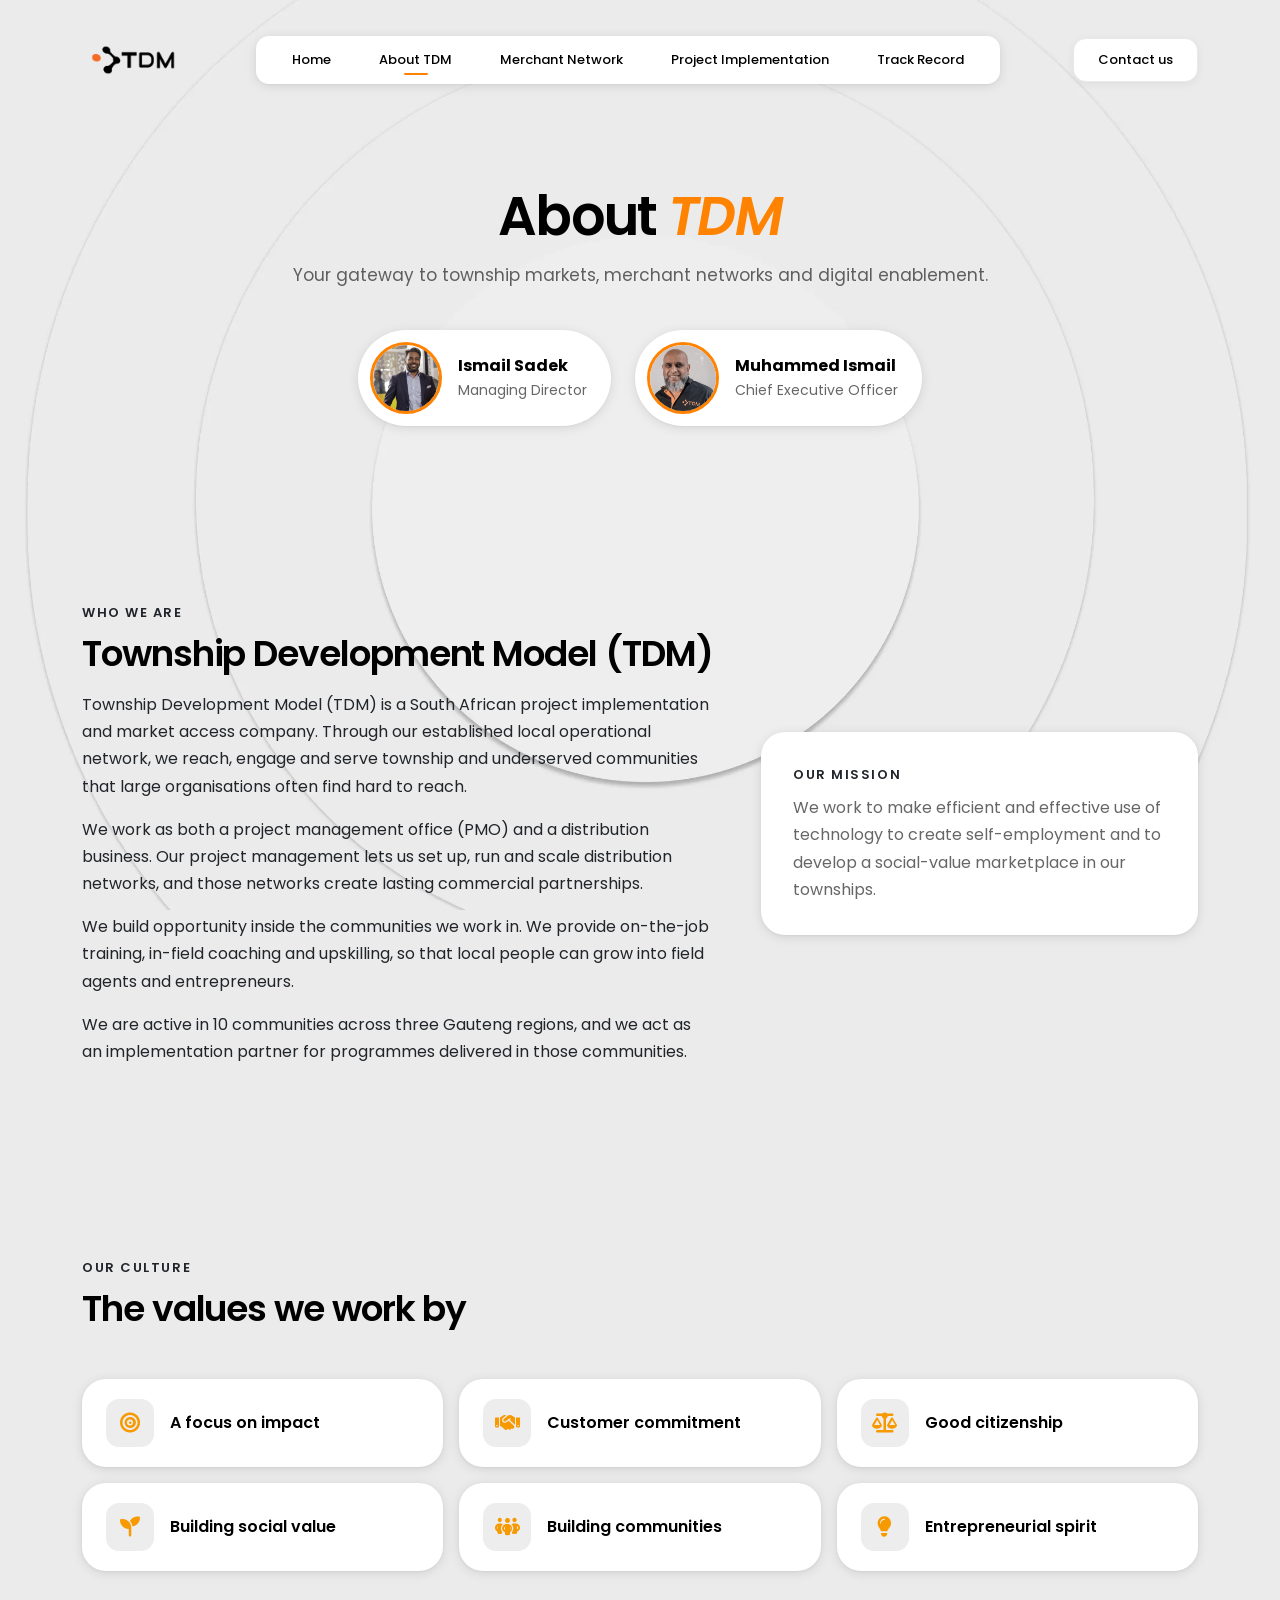
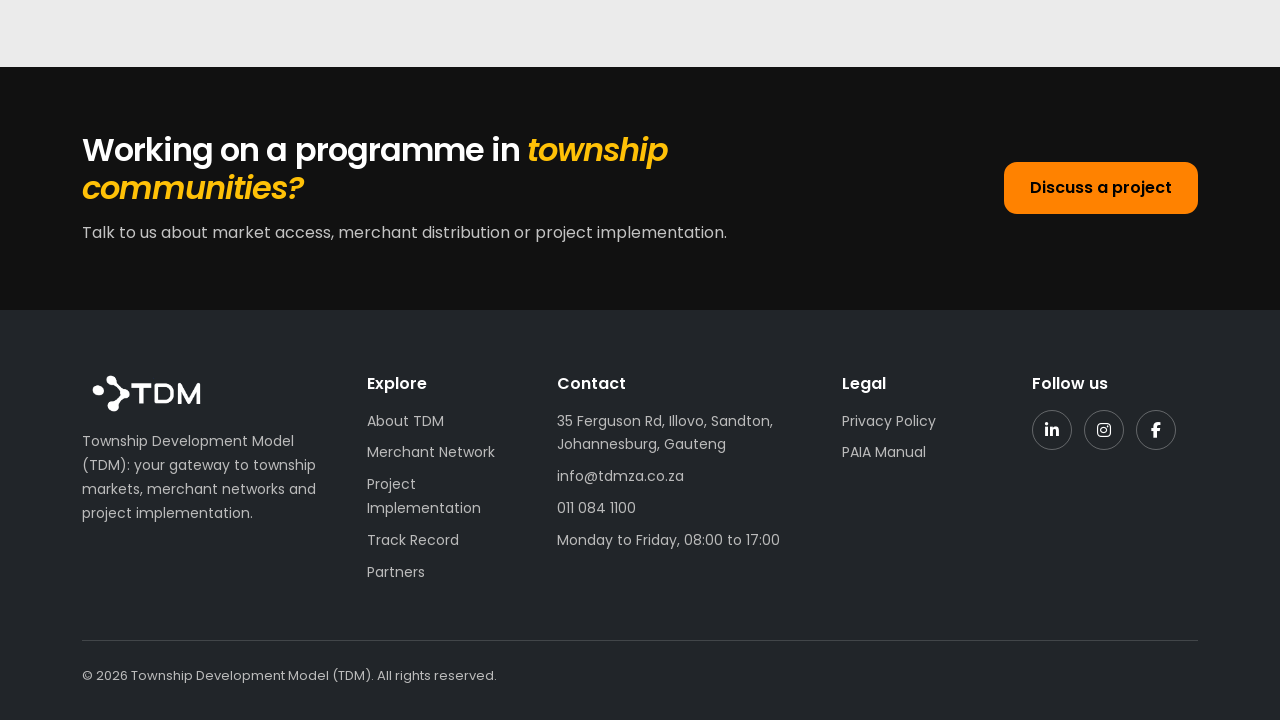
==== commit 1f58957f: "Reposition TDM as a project implementation and market access company; add Telkom dealer; PMO and dis" ====
--- a/about/index.html
+++ b/about/index.html
@@ -86,7 +86,8 @@
           <div class="col-lg-7">
             <p class="section-eyebrow">Who we are</p>
             <h2 class="section-title" id="who_title">Township Development Model (TDM)</h2>
-            <p>Township Development Model (TDM) is a South African company that connects organisations with township markets. We help organisations reach township customers, establish merchant and distribution networks, and implement projects through established local operational relationships.</p>
+            <p>Township Development Model (TDM) is a South African project implementation and market access company. Through our established local operational network, we reach, engage and serve township and underserved communities that large organisations often find hard to reach.</p>
+            <p>We work as both a project management office (PMO) and a distribution business. Our project management lets us set up, run and scale distribution networks, and those networks create lasting commercial partnerships.</p>
             <p>We build opportunity inside the communities we work in. We provide on-the-job training, in-field coaching and upskilling, so that local people can grow into field agents and entrepreneurs.</p>
             <p class="mb-0">We are active in 10 communities across three Gauteng regions, and we act as an implementation partner for programmes delivered in those communities.</p>
           </div>
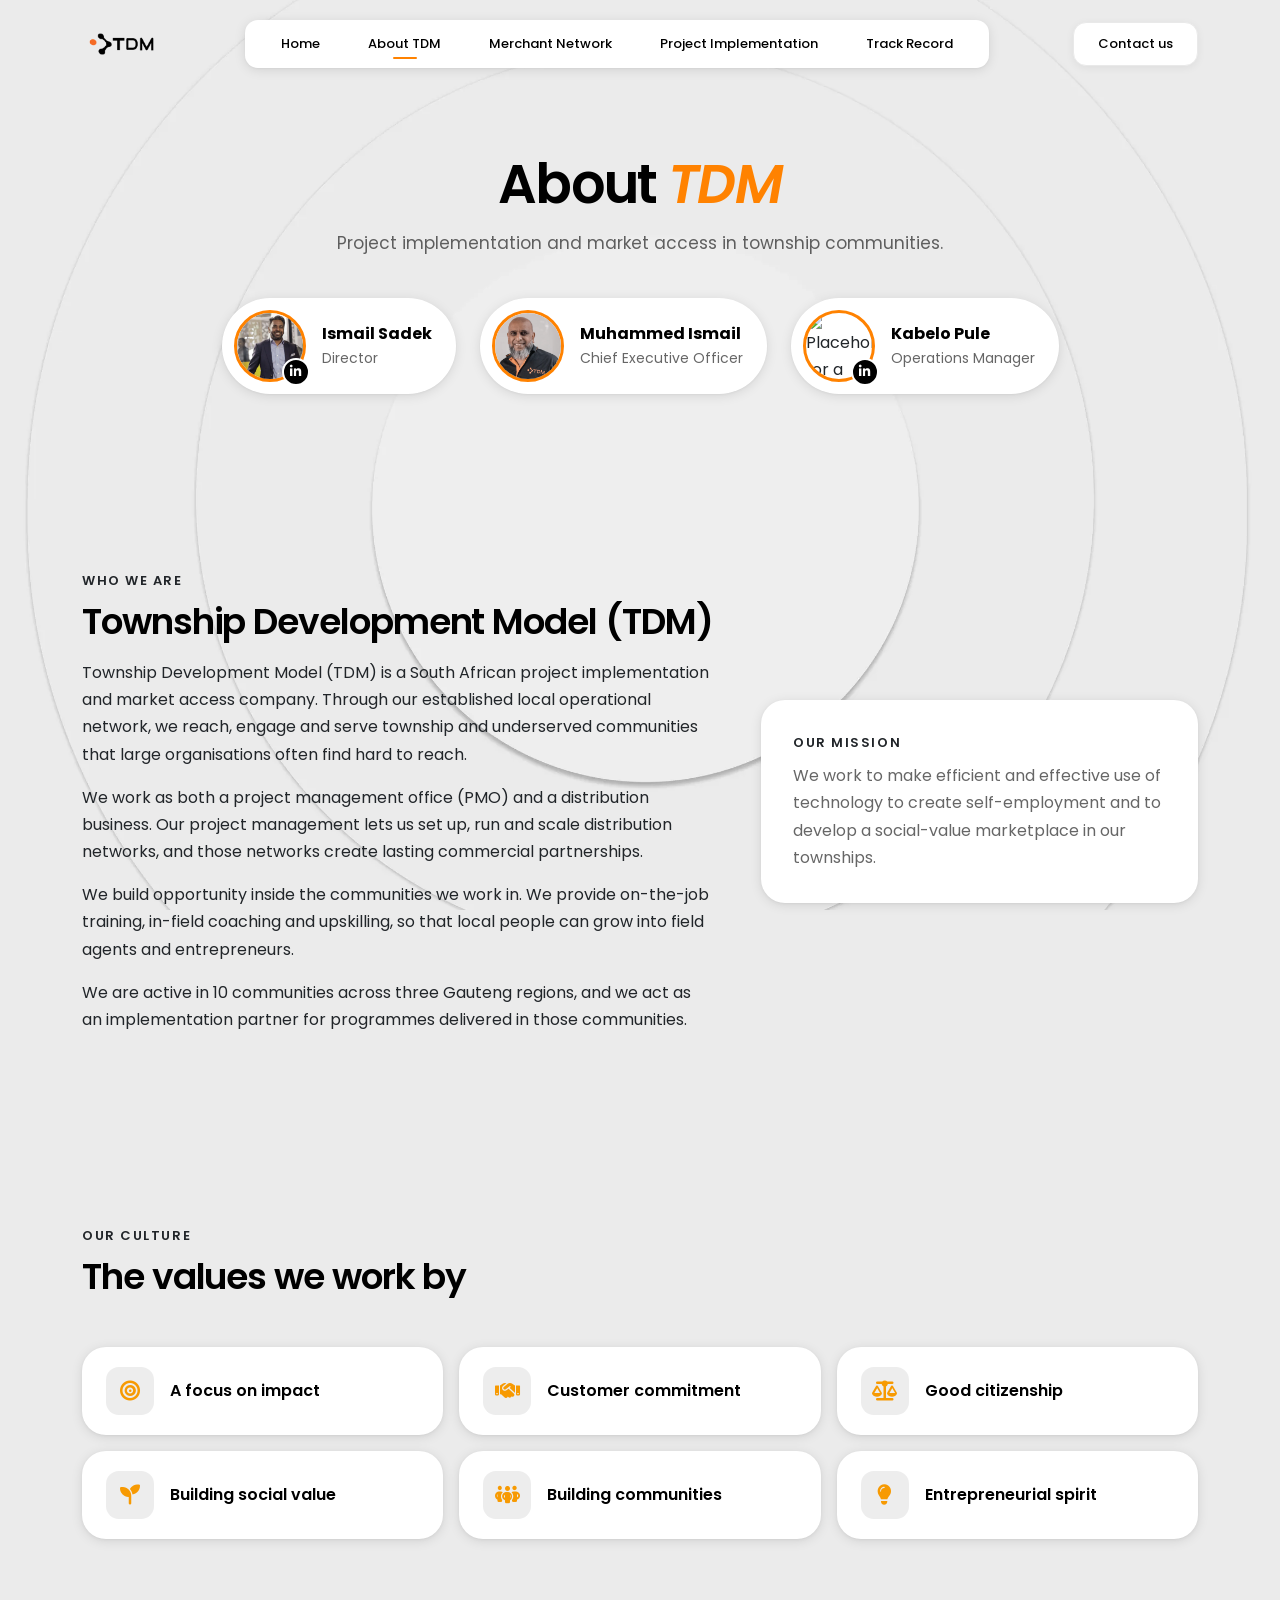
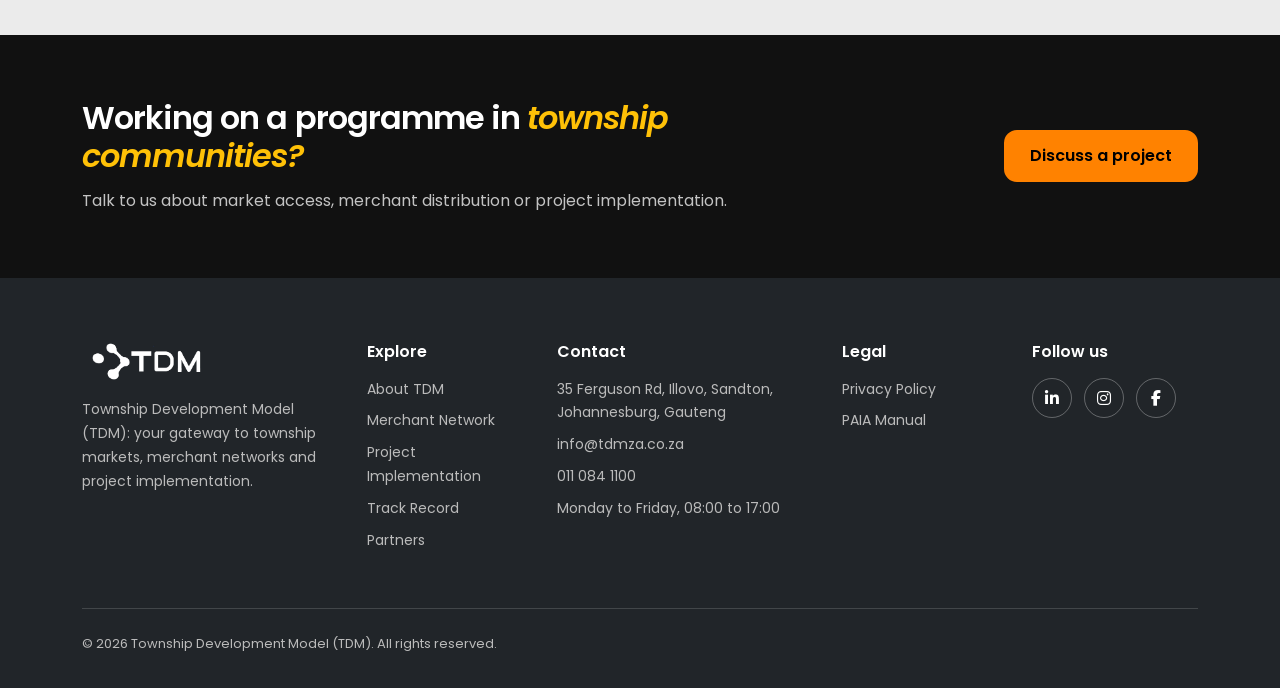
==== commit 51c5663e: "Full-bleed heroes on inner pages, partner links, Telkom and PayPoint logos, real card photos, image " ====
--- a/about/index.html
+++ b/about/index.html
@@ -13,8 +13,8 @@
   <meta property="og:title" content="About TDM | Township Development Model (TDM)">
   <meta property="og:description" content="About Township Development Model (TDM): a South African company connecting organisations with township markets, merchant networks and project implementation.">
   <meta property="og:url" content="https://tdmza.co.za/about/">
-  <meta property="og:image" content="https://tdmza.co.za/images/logo/tdm.webp">
-  <link rel="icon" href="../images/logo/tdm.webp" type="image/webp">
+  <meta property="og:image" content="https://tdmza.co.za/images/logo/tdm-logo.webp">
+  <link rel="icon" href="../images/logo/tdm-logo.webp" type="image/webp">
   <link rel="preconnect" href="https://fonts.googleapis.com">
   <link rel="preconnect" href="https://fonts.gstatic.com" crossorigin>
   <link rel="stylesheet" href="https://fonts.googleapis.com/css2?family=Poppins:wght@400;500;600;700&amp;display=swap">
@@ -27,7 +27,7 @@
   <a class="skip-link" href="#main_content">Skip to main content</a>
   <header class="site-header">
     <div class="container-xl site-header-row">
-      <a class="site-logo-link" href="../"><img src="../images/logo/tdm.webp" alt="Township Development Model (TDM) home" class="site-logo" width="126" height="89"></a>
+      <a class="site-logo-link" href="../"><img src="../images/logo/tdm-logo.webp" alt="Township Development Model (TDM) home" class="site-logo" width="126" height="89"></a>
       <nav class="d-none d-lg-block" aria-label="Main navigation">
         <ul class="nav-pill d-flex">
           <li class="nav-pill-item"><a class="nav-pill-link" href="../">Home</a></li>
@@ -47,7 +47,7 @@
   </header>
   <div class="offcanvas offcanvas-end mobile-menu" tabindex="-1" id="mobile_menu" aria-labelledby="mobile_menu_title">
     <div class="offcanvas-header">
-      <img class="mobile-menu-logo" src="../images/logo/tdm.webp" alt="TDM" width="126" height="89">
+      <img class="mobile-menu-logo" src="../images/logo/tdm-logo.webp" alt="TDM" width="126" height="89">
       <h2 class="visually-hidden" id="mobile_menu_title">Menu</h2>
       <button type="button" class="btn-close mobile-menu-close" data-bs-dismiss="offcanvas" aria-label="Close menu"></button>
     </div>
@@ -73,10 +73,11 @@
     <section class="page-hero">
       <div class="container-xl">
         <h1 class="page-hero-title">About <em class="highlight-text">TDM</em></h1>
-        <p class="page-hero-lead">Your gateway to township markets, merchant networks and digital enablement.</p>
+        <p class="page-hero-lead">Project implementation and market access in township communities.</p>
         <div class="page-hero-leaders">
-          <figure class="leader-figure"><img src="../images/managing-director.webp" alt="Portrait of Ismail Sadek, Managing Director" class="leader-photo" width="480" height="480"><figcaption class="leader-caption"><span class="leader-name">Ismail Sadek</span><span class="leader-role">Managing Director</span></figcaption></figure>
-          <figure class="leader-figure"><img src="../images/chief-executive.webp" alt="Portrait of Muhammed Ismail, Chief Executive Officer" class="leader-photo" width="480" height="480"><figcaption class="leader-caption"><span class="leader-name">Muhammed Ismail</span><span class="leader-role">Chief Executive Officer</span></figcaption></figure>
+          <figure class="leader-figure"><img src="../images/team/ismail-sadek.webp" alt="Portrait of Ismail Sadek, Director" class="leader-photo" width="480" height="480"><figcaption class="leader-caption"><span class="leader-name">Ismail Sadek</span><span class="leader-role">Director</span></figcaption><a class="leader-linkedin" href="https://www.linkedin.com/in/ismail-sadek-b7975424/" target="_blank" rel="noopener" aria-label="Ismail Sadek on LinkedIn (opens in a new tab)"><i class="fab fa-linkedin-in" aria-hidden="true"></i></a></figure>
+          <figure class="leader-figure"><img src="../images/team/muhammed-ismail.webp" alt="Portrait of Muhammed Ismail, Chief Executive Officer" class="leader-photo" width="480" height="480"><figcaption class="leader-caption"><span class="leader-name">Muhammed Ismail</span><span class="leader-role">Chief Executive Officer</span></figcaption></figure>
+          <figure class="leader-figure"><img src="https://placehold.co/480x480/e9e9e9/212529/webp?text=Photo" alt="Placeholder for a photo of Kabelo Pule, Operations Manager" class="leader-photo" width="480" height="480"><figcaption class="leader-caption"><span class="leader-name">Kabelo Pule</span><span class="leader-role">Operations Manager</span></figcaption><a class="leader-linkedin" href="https://www.linkedin.com/in/kabelo-pule-810346398/" target="_blank" rel="noopener" aria-label="Kabelo Pule on LinkedIn (opens in a new tab)"><i class="fab fa-linkedin-in" aria-hidden="true"></i></a></figure>
         </div>
       </div>
     </section>
@@ -132,7 +133,7 @@
     <div class="container-xl">
       <div class="row g-4">
         <div class="col-12 col-lg-3">
-          <img src="../images/logo/tdm-white.webp" alt="Township Development Model (TDM)" class="footer-logo" width="833" height="253" loading="lazy">
+          <img src="../images/logo/tdm-logo-white.webp" alt="Township Development Model (TDM)" class="footer-logo" width="833" height="253" loading="lazy">
           <p class="footer-tagline mb-0">Township Development Model (TDM): your gateway to township markets, merchant networks and project implementation.</p>
         </div>
         <div class="col-6 col-md-3 col-lg-2">
@@ -174,6 +175,7 @@
     </div>
   </footer>
   <script src="https://cdn.jsdelivr.net/npm/bootstrap@5.3.3/dist/js/bootstrap.bundle.min.js" integrity="sha384-YvpcrYf0tY3lHB60NNkmXc5s9fDVZLESaAA55NDzOxhy9GkcIdslK1eN7N6jIeHz" crossorigin="anonymous"></script>
+  <script src="../js/sticky-header.js"></script>
 
 </body>
 
--- a/css/styles.css
+++ b/css/styles.css
@@ -1,4 +1,6 @@
 :root {
+  --tdm-header-offset: 5.5rem;
+  --tdm-header-height: 68px;
   --tdm-orange: #ff8200;
   --tdm-amber: #ffc107;
   --tdm-gold: #f79a02;
@@ -29,11 +31,13 @@
 @media (width >= 992px) {
   :root {
     --tdm-space-section: 6rem;
+    --tdm-header-offset: 6.5rem;
+    --tdm-header-height: 88px;
   }
 }
 
 .site-body {
-  background: var(--tdm-base) url("../images/hero-bg.webp") no-repeat center top / max(100%, 1400px) auto;
+  background: var(--tdm-base) url("../images/backgrounds/circles-background.webp") no-repeat center top / max(100%, 1400px) auto;
 }
 
 .skip-link {
@@ -54,10 +58,26 @@
 }
 
 .site-header {
-  position: relative;
-  z-index: 1000;
-  padding: 1.5rem 0;
+  position: sticky;
+  top: 0;
+  z-index: 1030;
+  padding: 0.75rem 0;
   animation: slide-down 0.8s ease-out both;
+}
+
+.site-header::before {
+  position: absolute;
+  inset: 0;
+  z-index: -1;
+  content: "";
+  background-color: var(--tdm-base);
+  box-shadow: var(--tdm-shadow-elevated);
+  opacity: 0;
+  transition: opacity 0.3s ease;
+}
+
+.site-header.is-scrolled::before {
+  opacity: 1;
 }
 
 @keyframes slide-down {
@@ -84,6 +104,24 @@
   border-radius: 8px;
 }
 
+.site-logo.site-logo-light {
+  display: none;
+}
+
+.site-header-over-video:not(.is-scrolled) .site-logo-light {
+  display: block;
+}
+
+.site-header-over-video:not(.is-scrolled) .site-logo-dark {
+  display: none;
+}
+
+.site-header-over-video:not(.is-scrolled) .site-logo-link:focus-visible,
+.site-header-over-video:not(.is-scrolled) .hamburger:focus-visible,
+.site-header-over-video:not(.is-scrolled) .btn-contact:focus-visible {
+  outline-color: var(--tdm-amber);
+}
+
 .site-logo-link:focus-visible {
   outline: 3px solid var(--tdm-black);
   outline-offset: 4px;
@@ -92,12 +130,16 @@
 .site-logo {
   display: block;
   width: auto;
-  height: 52px;
+  height: 44px;
 }
 
 @media (width >= 992px) {
+  .site-header {
+    padding-block: 1rem;
+  }
+
   .site-logo {
-    height: 72px;
+    height: 56px;
   }
 }
 
@@ -294,25 +336,54 @@
 
 .hero-section {
   position: relative;
+  isolation: isolate;
   overflow: hidden;
-  padding-block: 1rem 3rem;
+  margin-top: calc(-1 * var(--tdm-header-height));
+  padding-block: calc(var(--tdm-header-height) + 2.5rem) 5rem;
+  background-color: var(--tdm-ink);
 }
 
 @media (width >= 992px) {
   .hero-section {
-    padding-bottom: 2rem;
+    padding-block: calc(var(--tdm-header-height) + 3rem) 7rem;
   }
 
   .hero-section .container-xl {
     position: relative;
-    min-height: clamp(760px, calc(100vh - 120px), 840px);
+    min-height: clamp(540px, calc(100vh - 320px), 620px);
+  }
+}
+
+.hero-video {
+  position: absolute;
+  inset: 0;
+  z-index: -2;
+  width: 100%;
+  height: 100%;
+  object-fit: cover;
+  object-position: 75% center;
+}
+
+.hero-shade {
+  position: absolute;
+  inset: 0;
+  z-index: -1;
+  background: linear-gradient(180deg, #0009 0%, #00000080 45%, #0009 100%);
+  pointer-events: none;
+}
+
+@media (width >= 992px) {
+  .hero-shade {
+    background:
+      linear-gradient(180deg, #0009 0%, transparent 45%),
+      linear-gradient(90deg, #0009 0%, #0003 45%, transparent 70%);
   }
 }
 
 .hero-title {
   max-width: 1180px;
   margin: 0 auto;
-  color: var(--tdm-black);
+  color: var(--tdm-card);
   font-size: clamp(1.625rem, 3.4vw, 3rem);
   font-weight: 600;
   line-height: 1.25;
@@ -328,8 +399,13 @@
 }
 
 .hero-line-2 {
-  text-align: right;
   animation: slide-from-right 1s ease-out 0.2s both;
+}
+
+@media (width >= 768px) {
+  .hero-line-2 {
+    text-align: right;
+  }
 }
 
 .highlight-text {
@@ -337,43 +413,50 @@
   font-style: italic;
 }
 
-.hero-image {
-  display: block;
+.hero-tagline {
+  margin: 1.25rem 0 0;
+  color: #ffffffbf;
+  font-size: 0.9375rem;
+  animation: slide-from-left 1s ease-out 0.6s both;
+}
+
+@media (width >= 768px) {
+  .hero-tagline {
+    font-size: 1rem;
+  }
+}
+
+.hero-tagline-strong {
+  color: var(--tdm-card);
+  font-weight: 600;
+  font-variant-numeric: tabular-nums;
+}
+
+.hero-card {
+  margin-top: 1.75rem;
+  animation: slide-from-right 1s ease-out 0.6s both;
+}
+
+.hero-card-btn {
   width: 100%;
-  max-width: 300px;
-  height: auto;
-  margin: 1.5rem auto 0;
-  animation: slide-from-bottom 1s ease-out 0.4s both;
-}
-
-@media (width >= 768px) {
-  .hero-image {
-    max-width: 420px;
-    margin-top: -1rem;
-  }
-}
-
-.hero-tagline {
-  margin: 1.5rem 0 0;
-  color: var(--tdm-charcoal);
-  font-size: 1rem;
-  text-align: center;
-  animation: slide-from-left 1s ease-out 0.6s both;
-}
-
-.hero-tagline-strong {
-  font-weight: 600;
-}
-
-.hero-card {
-  margin-top: 1.5rem;
-  padding: 2rem 1.5rem;
-  border-radius: 32px;
-  background-color: #ffffffbf;
-  backdrop-filter: blur(12px);
-  box-shadow: var(--tdm-shadow-elevated);
-  text-align: center;
-  animation: slide-from-right 1s ease-out 0.6s both;
+}
+
+@media (width >= 576px) {
+  .hero-card-btn {
+    width: auto;
+  }
+}
+
+@media (width >= 992px) {
+  .hero-card {
+    margin-top: 1.5rem;
+    padding: 2rem 1.5rem;
+    border-radius: 32px;
+    background-color: #ffffffbf;
+    backdrop-filter: blur(12px);
+    box-shadow: var(--tdm-shadow-elevated);
+    text-align: center;
+  }
 }
 
 @media (width >= 992px) {
@@ -402,6 +485,7 @@
 }
 
 .hero-card-title {
+  display: none;
   margin-bottom: 0.5rem;
   color: var(--tdm-black);
   font-size: 1.125rem;
@@ -409,10 +493,18 @@
 }
 
 .hero-card-text {
+  display: none;
   margin-bottom: 1rem;
   color: var(--tdm-charcoal);
   font-size: 0.875rem;
   line-height: 1.6;
+}
+
+@media (width >= 992px) {
+  .hero-card-title,
+  .hero-card-text {
+    display: block;
+  }
 }
 
 @keyframes slide-from-left {
@@ -497,11 +589,67 @@
   object-fit: cover;
 }
 
-.page-hero-media {
-  max-width: 1180px;
-  margin: 2.5rem auto 0;
-  aspect-ratio: 12 / 5;
-  animation: slide-from-right 0.9s ease-out 0.3s both;
+.page-hero-cover {
+  position: relative;
+  isolation: isolate;
+  display: flex;
+  align-items: flex-end;
+  min-height: 34rem;
+  margin-top: calc(-1 * var(--tdm-header-height));
+  padding-block: calc(var(--tdm-header-height) + 2.5rem) 3rem;
+  background-color: var(--tdm-ink);
+  text-align: left;
+}
+
+@media (width >= 992px) {
+  .page-hero-cover {
+    align-items: center;
+    min-height: calc(var(--tdm-header-height) + 3rem + clamp(540px, calc(100vh - 320px), 620px) + 7rem);
+    padding-block: calc(var(--tdm-header-height) + 3rem) 7rem;
+  }
+}
+
+.page-hero-cover .container-xl {
+  width: 100%;
+}
+
+.page-hero-cover-image {
+  position: absolute;
+  inset: 0;
+  z-index: -2;
+  width: 100%;
+  height: 100%;
+  object-fit: cover;
+  object-position: 75% center;
+}
+
+.page-hero-cover-shade {
+  position: absolute;
+  inset: 0;
+  z-index: -1;
+  background:
+    linear-gradient(180deg, #00000080 0%, transparent 25%),
+    linear-gradient(0deg, #0009 0%, #00000080 40%, transparent 75%);
+  pointer-events: none;
+}
+
+@media (width >= 992px) {
+  .page-hero-cover-shade {
+    background:
+      linear-gradient(180deg, #0009 0%, transparent 30%),
+      linear-gradient(90deg, #0009 0%, #0003 45%, transparent 70%);
+  }
+}
+
+.page-hero-cover .page-hero-title {
+  max-width: 36rem;
+  color: var(--tdm-card);
+}
+
+.page-hero-cover .page-hero-lead {
+  max-width: 30rem;
+  margin: 0;
+  color: #ffffffbf;
 }
 
 .page-hero-leaders {
@@ -514,6 +662,7 @@
 }
 
 .leader-figure {
+  position: relative;
   display: flex;
   gap: 1rem;
   align-items: center;
@@ -548,6 +697,39 @@
   font-size: 0.875rem;
 }
 
+.leader-linkedin {
+  position: absolute;
+  bottom: 0.5rem;
+  left: 3.75rem;
+  display: inline-flex;
+  align-items: center;
+  justify-content: center;
+  width: 1.75rem;
+  height: 1.75rem;
+  border: 2px solid var(--tdm-card);
+  border-radius: 999px;
+  background-color: var(--tdm-black);
+  color: var(--tdm-card);
+  font-size: 0.8125rem;
+  text-decoration: none;
+  transition: transform 0.3s var(--tdm-spring);
+}
+
+.leader-linkedin:hover {
+  background-color: var(--tdm-orange);
+  color: var(--tdm-black);
+  transform: scale(1.12);
+}
+
+.leader-linkedin:focus-visible {
+  outline: 3px solid var(--tdm-black);
+  outline-offset: 2px;
+}
+
+.leader-linkedin:active {
+  transform: scale(0.95);
+}
+
 .surface-card-media .media-frame {
   margin: -1rem -1rem 1.5rem;
   aspect-ratio: 8 / 5;
@@ -611,6 +793,7 @@
 
 .section-block {
   padding-block: var(--tdm-space-section);
+  scroll-margin-top: var(--tdm-header-offset);
 }
 
 .section-eyebrow {
@@ -649,6 +832,8 @@
 }
 
 .surface-card {
+  display: flex;
+  flex-direction: column;
   height: 100%;
   padding: 2rem;
 }
@@ -686,6 +871,8 @@
 }
 
 .card-link {
+  align-self: flex-start;
+  margin-top: auto;
   color: var(--tdm-charcoal);
   font-weight: 600;
   text-decoration: underline 2px var(--tdm-orange);
@@ -716,6 +903,8 @@
 }
 
 .stat-tile {
+  display: flex;
+  flex-direction: column;
   height: 100%;
   padding: 2rem 1.5rem;
   border-top: 4px solid var(--tdm-orange);
@@ -744,10 +933,15 @@
 }
 
 .stat-period {
+  margin-top: auto;
   margin-bottom: 1rem;
   color: var(--tdm-muted);
   font-size: 0.8125rem;
   font-style: italic;
+}
+
+.stat-period + .card-link {
+  margin-top: 0;
 }
 
 .region-band {
@@ -835,12 +1029,6 @@
   font-weight: 600;
 }
 
-.logo-tile-text {
-  margin-bottom: 0.75rem;
-  color: var(--tdm-charcoal);
-  font-size: 0.875rem;
-}
-
 .data-note {
   margin-top: 1.5rem;
   color: var(--tdm-muted);
@@ -851,18 +1039,27 @@
   display: flex;
   flex-direction: column;
   align-items: center;
-  justify-content: center;
+  justify-content: flex-start;
   height: 100%;
   min-height: 9rem;
   padding: 1.5rem;
   text-align: center;
 }
 
-.logo-tile-name {
-  margin-bottom: 0.25rem;
-  font-size: 1.375rem;
-  font-weight: 700;
-  letter-spacing: -0.02em;
+.logo-tile-image {
+  width: auto;
+  max-width: 100%;
+  height: 2.75rem;
+  margin-bottom: 1rem;
+  object-fit: contain;
+}
+
+.logo-tile-image-boxed {
+  border-radius: 8px;
+}
+
+.logo-tile-image-tall {
+  height: 4rem;
 }
 
 .logo-tile-label {
@@ -871,13 +1068,42 @@
   font-size: 0.875rem;
 }
 
-.logo-pending {
-  padding: 0.125rem 0.625rem;
-  border-radius: 999px;
-  background-color: var(--tdm-base);
-  color: var(--tdm-muted);
+.logo-tile-link {
+  color: var(--tdm-charcoal);
+  text-decoration: none;
+  transition: transform 0.35s var(--tdm-spring);
+}
+
+.logo-tile-link:hover {
+  color: var(--tdm-charcoal);
+  transform: translateY(-4px);
+}
+
+.logo-tile-link:focus-visible {
+  outline: 3px solid var(--tdm-black);
+  outline-offset: 4px;
+}
+
+.logo-tile-link:active {
+  transform: translateY(-1px) scale(0.98);
+}
+
+.logo-tile-visit {
+  margin-top: auto;
+  font-size: 0.875rem;
+  font-weight: 600;
+  text-decoration: underline 2px var(--tdm-orange);
+  text-underline-offset: 0.35em;
+}
+
+.logo-tile-visit .fa-arrow-up-right-from-square {
+  margin-left: 0.25rem;
   font-size: 0.75rem;
-  font-weight: 500;
+}
+
+.logo-tile-link:hover .logo-tile-visit {
+  color: var(--tdm-black);
+  text-decoration-color: var(--tdm-black);
 }
 
 .footprint-map {
@@ -1083,14 +1309,21 @@
 
 .record-figures {
   display: grid;
-  grid-template-columns: repeat(auto-fit, minmax(7.5rem, 1fr));
+  grid-template-columns: repeat(2, minmax(0, 1fr));
   gap: 1rem;
   margin: 0 0 1rem;
+}
+
+@media (width >= 576px) {
+  .record-figures {
+    grid-template-columns: repeat(3, minmax(0, 1fr));
+  }
 }
 
 .record-figure {
   display: flex;
   flex-direction: column-reverse;
+  justify-content: flex-end;
 }
 
 .record-figure-value {
@@ -1589,8 +1822,8 @@
 @media (width >= 992px) {
   .legal-toc {
     position: sticky;
-    top: 1.5rem;
-    max-height: calc(100vh - 3rem);
+    top: calc(var(--tdm-header-offset) + 0.5rem);
+    max-height: calc(100vh - var(--tdm-header-offset) - 2rem);
     overflow-y: auto;
   }
 }
@@ -1651,7 +1884,7 @@
 }
 
 .legal-section {
-  scroll-margin-top: 1.5rem;
+  scroll-margin-top: calc(var(--tdm-header-offset) + 1rem);
 }
 
 .legal-section + .legal-section {
@@ -1736,12 +1969,10 @@
   .site-header,
   .hero-line-1,
   .hero-line-2,
-  .hero-image,
   .hero-tagline,
   .hero-card,
   .page-hero-title,
   .page-hero-lead,
-  .page-hero-media,
   .page-hero-leaders {
     animation: none;
   }
@@ -1751,9 +1982,12 @@
   .btn-tdm-primary,
   .btn-tdm-light,
   .surface-card-interactive,
+  .logo-tile-link,
   .map-community-btn,
   .card-link .fa-arrow-right,
   .mobile-social-link,
+  .leader-linkedin,
+  .site-header::before,
   .delivery-body,
   .footer-social-link {
     transition: none;
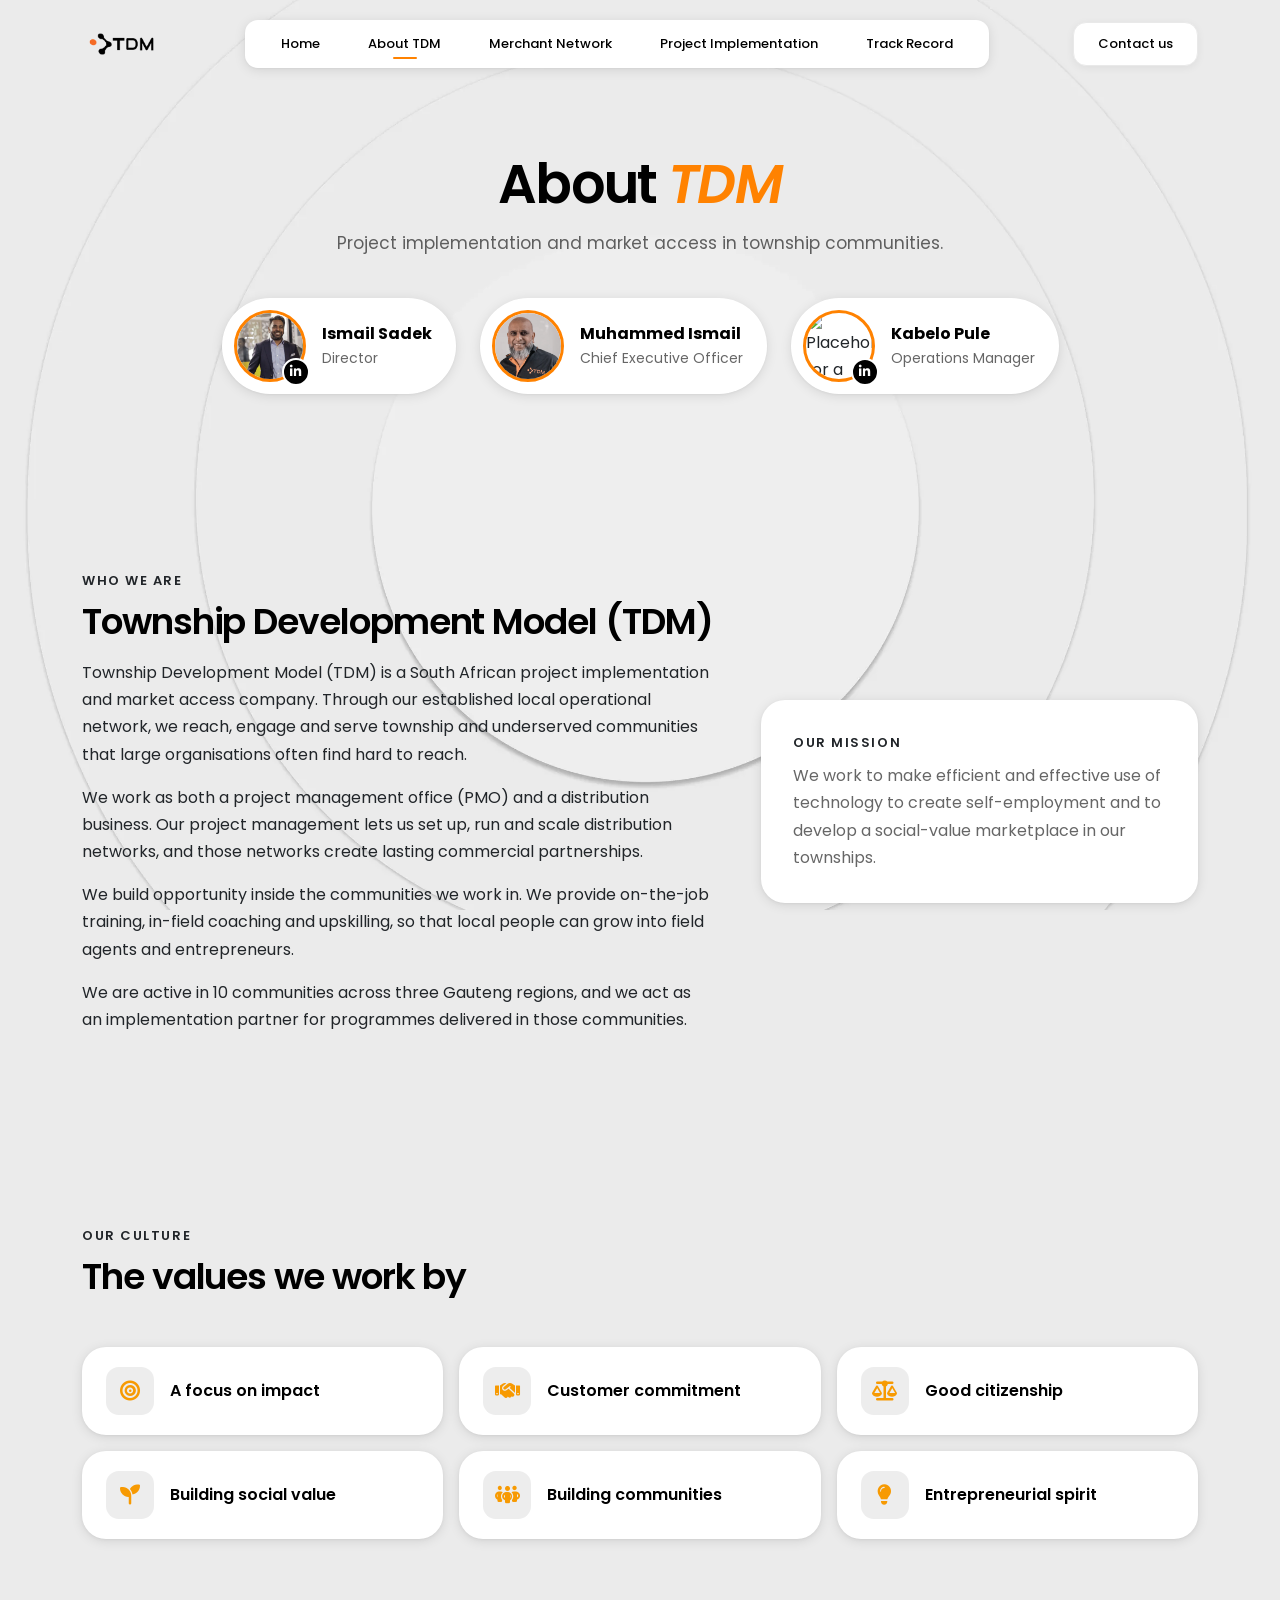
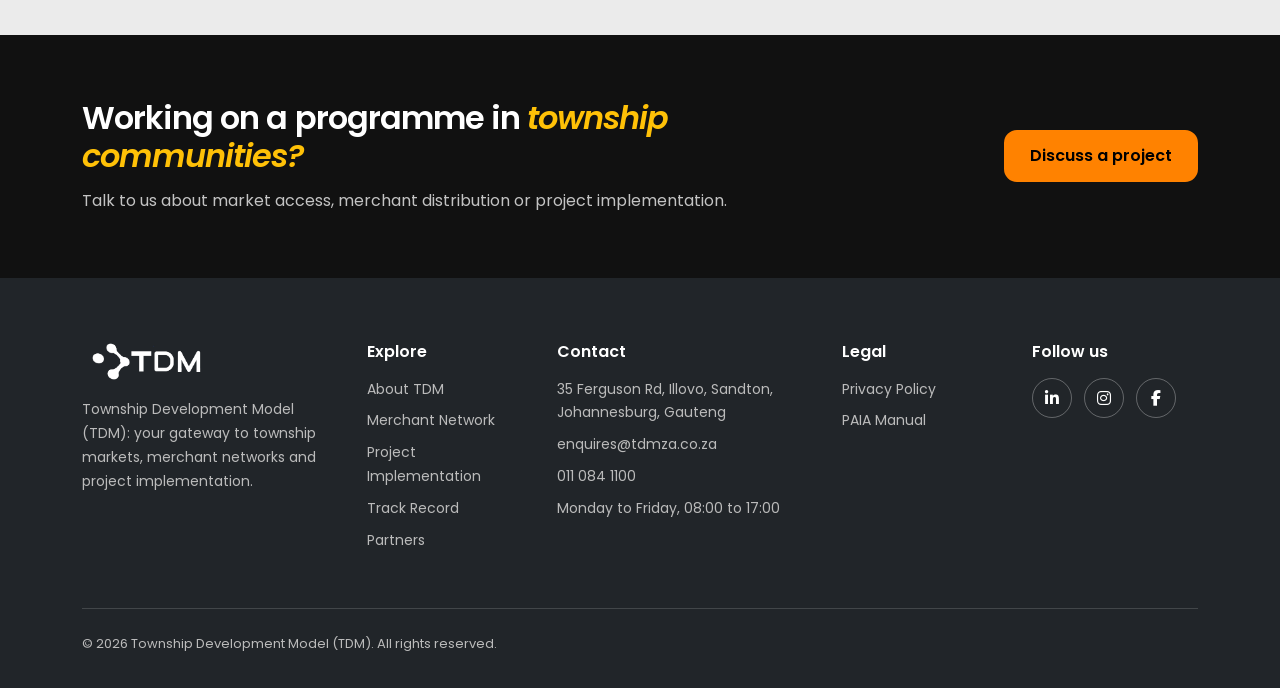
==== commit bfcc093b: "Connect contact form to new enquiries inbox, POS section layout, About cards on mobile" ====
--- a/about/index.html
+++ b/about/index.html
@@ -150,7 +150,7 @@
           <h2 class="footer-heading">Contact</h2>
           <ul class="footer-list">
             <li class="footer-item">35 Ferguson Rd, Illovo, Sandton, Johannesburg, Gauteng</li>
-            <li class="footer-item"><a class="footer-link" href="mailto:info@tdmza.co.za">info@tdmza.co.za</a></li>
+            <li class="footer-item"><a class="footer-link" href="mailto:enquires@tdmza.co.za">enquires@tdmza.co.za</a></li>
             <li class="footer-item"><a class="footer-link" href="tel:+27110841100">011 084 1100</a></li>
             <li class="footer-item">Monday to Friday, 08:00 to 17:00</li>
           </ul>
--- a/css/styles.css
+++ b/css/styles.css
@@ -661,6 +661,15 @@
   animation: slide-from-right 0.9s ease-out 0.3s both;
 }
 
+@media (width < 768px) {
+  .page-hero-leaders {
+    flex-direction: column;
+    gap: 1rem;
+    max-width: 22rem;
+    margin-inline: auto;
+  }
+}
+
 .leader-figure {
   position: relative;
   display: flex;
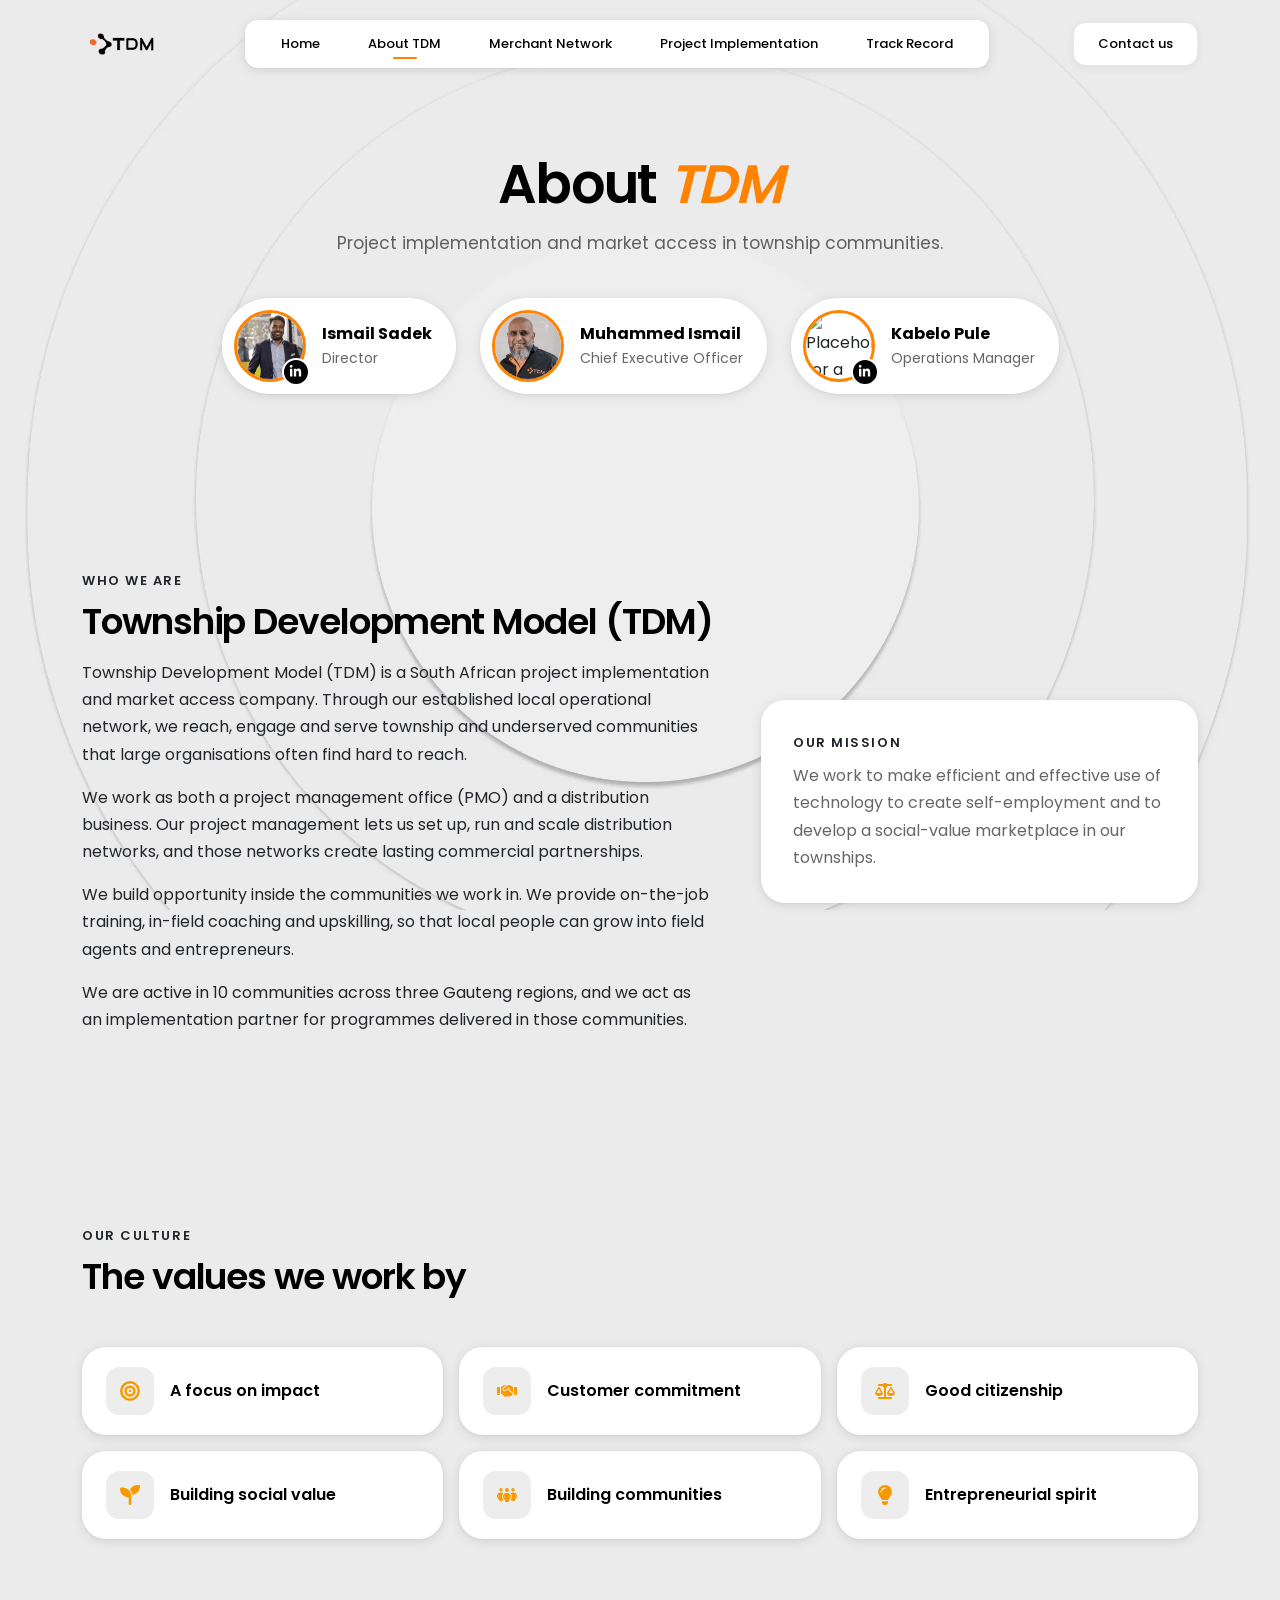
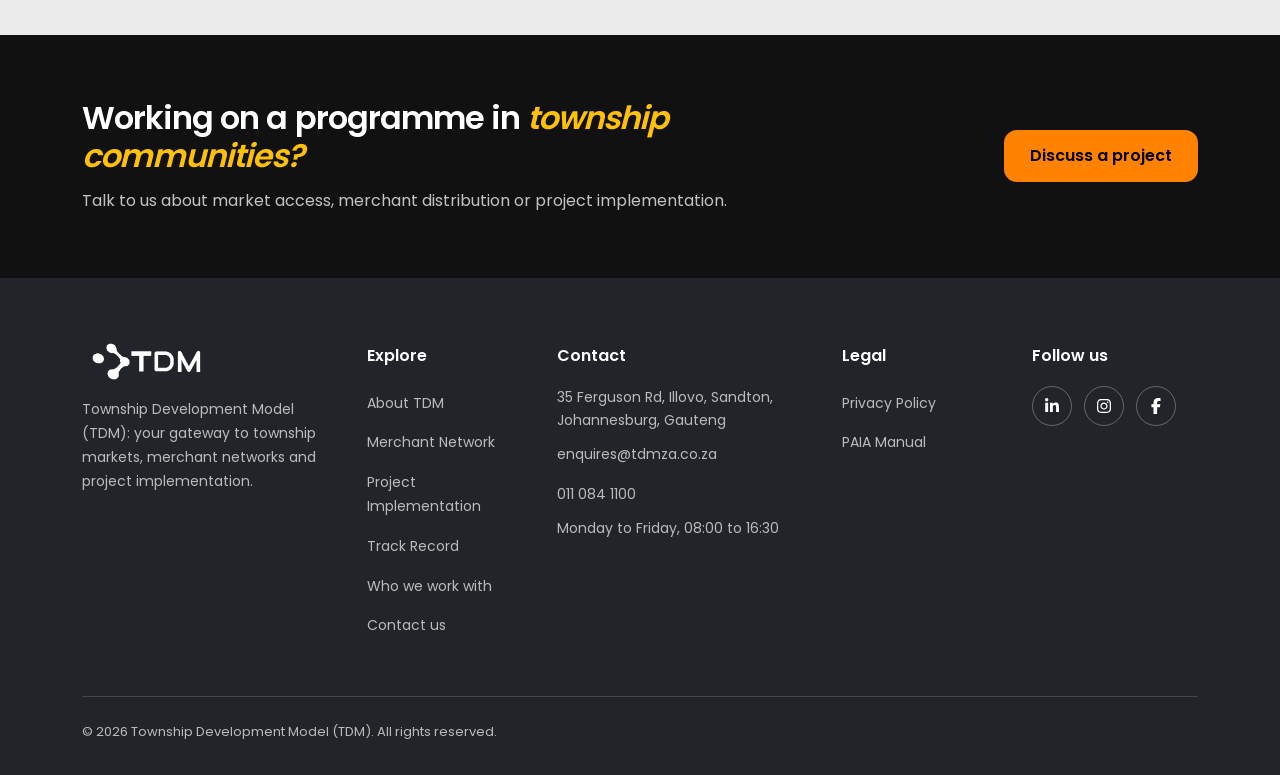
==== commit 46f8d3b3: "Audit fixes: video pause, cookie banner and analytics, button states, form validation, icons and fon" ====
--- a/about/index.html
+++ b/about/index.html
@@ -13,13 +13,17 @@
   <meta property="og:title" content="About TDM | Township Development Model (TDM)">
   <meta property="og:description" content="About Township Development Model (TDM): a South African company connecting organisations with township markets, merchant networks and project implementation.">
   <meta property="og:url" content="https://tdmza.co.za/about/">
-  <meta property="og:image" content="https://tdmza.co.za/images/logo/tdm-logo.webp">
-  <link rel="icon" href="../images/logo/tdm-logo.webp" type="image/webp">
-  <link rel="preconnect" href="https://fonts.googleapis.com">
-  <link rel="preconnect" href="https://fonts.gstatic.com" crossorigin>
-  <link rel="stylesheet" href="https://fonts.googleapis.com/css2?family=Poppins:wght@400;500;600;700&amp;display=swap">
+  <meta property="og:image" content="https://tdmza.co.za/images/logo/tdm-share.webp">
+  <meta property="og:image:width" content="1200">
+  <meta property="og:image:height" content="630">
+  <meta property="og:image:alt" content="The TDM logo over an aerial view of a township">
+  <meta property="og:locale" content="en_ZA">
+  <meta name="twitter:card" content="summary_large_image">
+  <link rel="canonical" href="https://tdmza.co.za/about/">
+  <link rel="icon" href="../images/logo/tdm-favicon.webp" type="image/webp" sizes="192x192">
+  <link rel="apple-touch-icon" href="../images/logo/tdm-favicon.webp">
+  <link rel="preload" href="../css/fonts/poppins-400.woff2" as="font" type="font/woff2" crossorigin>
   <link rel="stylesheet" href="https://cdn.jsdelivr.net/npm/bootstrap@5.3.3/dist/css/bootstrap.min.css" integrity="sha384-QWTKZyjpPEjISv5WaRU9OFeRpok6YctnYmDr5pNlyT2bRjXh0JMhjY6hW+ALEwIH" crossorigin="anonymous">
-  <link rel="stylesheet" href="https://cdnjs.cloudflare.com/ajax/libs/font-awesome/6.5.1/css/all.min.css">
   <link rel="stylesheet" href="../css/styles.css">
 </head>
 
@@ -38,7 +42,7 @@
         </ul>
       </nav>
       <a class="btn-contact d-none d-lg-inline-block" href="../contact/">Contact us</a>
-      <button class="hamburger d-lg-none" type="button" data-bs-toggle="offcanvas" data-bs-target="#mobile_menu" aria-controls="mobile_menu" aria-label="Open menu">
+      <button class="hamburger d-lg-none" type="button" data-bs-toggle="offcanvas" data-bs-target="#mobile_menu" aria-controls="mobile_menu" aria-expanded="false" aria-label="Open menu">
         <span class="hamburger-line"></span>
         <span class="hamburger-line"></span> 
         <span class="hamburger-line"></span>
@@ -48,7 +52,7 @@
   <div class="offcanvas offcanvas-end mobile-menu" tabindex="-1" id="mobile_menu" aria-labelledby="mobile_menu_title">
     <div class="offcanvas-header">
       <img class="mobile-menu-logo" src="../images/logo/tdm-logo.webp" alt="TDM" width="126" height="89">
-      <h2 class="visually-hidden" id="mobile_menu_title">Menu</h2>
+      <p class="visually-hidden" id="mobile_menu_title">Menu</p>
       <button type="button" class="btn-close mobile-menu-close" data-bs-dismiss="offcanvas" aria-label="Close menu"></button>
     </div>
     <div class="offcanvas-body">
@@ -62,9 +66,9 @@
         </ul>
         <a class="btn btn-tdm-primary mobile-menu-cta" href="../contact/">Contact us</a>
         <div class="mobile-social">
-          <a class="mobile-social-link" href="https://www.linkedin.com/company/township-delivery-model/" target="_blank" rel="noopener noreferrer" aria-label="TDM on LinkedIn (opens in a new tab)"><i class="fab fa-linkedin-in" aria-hidden="true"></i></a>
-          <a class="mobile-social-link" href="https://www.instagram.com/tdmza/" target="_blank" rel="noopener noreferrer" aria-label="TDM on Instagram (opens in a new tab)"><i class="fab fa-instagram" aria-hidden="true"></i></a>
-          <a class="mobile-social-link" href="https://www.facebook.com/profile.php?id=61587433742212" target="_blank" rel="noopener noreferrer" aria-label="TDM on Facebook (opens in a new tab)"><i class="fab fa-facebook-f" aria-hidden="true"></i></a>
+          <a class="mobile-social-link" href="https://www.linkedin.com/company/township-delivery-model/" target="_blank" rel="noopener noreferrer" aria-label="TDM on LinkedIn (opens in a new tab)"><svg class="icon icon-linkedin-in" aria-hidden="true" focusable="false"><use href="../images/icons.svg#icon-linkedin-in"></use></svg></a>
+          <a class="mobile-social-link" href="https://www.instagram.com/tdmza/" target="_blank" rel="noopener noreferrer" aria-label="TDM on Instagram (opens in a new tab)"><svg class="icon icon-instagram" aria-hidden="true" focusable="false"><use href="../images/icons.svg#icon-instagram"></use></svg></a>
+          <a class="mobile-social-link" href="https://www.facebook.com/profile.php?id=61587433742212" target="_blank" rel="noopener noreferrer" aria-label="TDM on Facebook (opens in a new tab)"><svg class="icon icon-facebook-f" aria-hidden="true" focusable="false"><use href="../images/icons.svg#icon-facebook-f"></use></svg></a>
         </div>
       </nav>
     </div>
@@ -75,9 +79,9 @@
         <h1 class="page-hero-title">About <em class="highlight-text">TDM</em></h1>
         <p class="page-hero-lead">Project implementation and market access in township communities.</p>
         <div class="page-hero-leaders">
-          <figure class="leader-figure"><img src="../images/team/ismail-sadek.webp" alt="Portrait of Ismail Sadek, Director" class="leader-photo" width="480" height="480"><figcaption class="leader-caption"><span class="leader-name">Ismail Sadek</span><span class="leader-role">Director</span></figcaption><a class="leader-linkedin" href="https://www.linkedin.com/in/ismail-sadek-b7975424/" target="_blank" rel="noopener" aria-label="Ismail Sadek on LinkedIn (opens in a new tab)"><i class="fab fa-linkedin-in" aria-hidden="true"></i></a></figure>
+          <figure class="leader-figure"><img src="../images/team/ismail-sadek.webp" alt="Portrait of Ismail Sadek, Director" class="leader-photo" width="480" height="480"><figcaption class="leader-caption"><span class="leader-name">Ismail Sadek</span><span class="leader-role">Director</span></figcaption><a class="leader-linkedin" href="https://www.linkedin.com/in/ismail-sadek-b7975424/" target="_blank" rel="noopener" aria-label="Ismail Sadek on LinkedIn (opens in a new tab)"><svg class="icon icon-linkedin-in" aria-hidden="true" focusable="false"><use href="../images/icons.svg#icon-linkedin-in"></use></svg></a></figure>
           <figure class="leader-figure"><img src="../images/team/muhammed-ismail.webp" alt="Portrait of Muhammed Ismail, Chief Executive Officer" class="leader-photo" width="480" height="480"><figcaption class="leader-caption"><span class="leader-name">Muhammed Ismail</span><span class="leader-role">Chief Executive Officer</span></figcaption></figure>
-          <figure class="leader-figure"><img src="https://placehold.co/480x480/e9e9e9/212529/webp?text=Photo" alt="Placeholder for a photo of Kabelo Pule, Operations Manager" class="leader-photo" width="480" height="480"><figcaption class="leader-caption"><span class="leader-name">Kabelo Pule</span><span class="leader-role">Operations Manager</span></figcaption><a class="leader-linkedin" href="https://www.linkedin.com/in/kabelo-pule-810346398/" target="_blank" rel="noopener" aria-label="Kabelo Pule on LinkedIn (opens in a new tab)"><i class="fab fa-linkedin-in" aria-hidden="true"></i></a></figure>
+          <figure class="leader-figure"><img src="https://placehold.co/480x480/e9e9e9/212529/webp?text=KP&font=poppins" alt="Placeholder for a photo of Kabelo Pule, Operations Manager" class="leader-photo" width="480" height="480"><figcaption class="leader-caption"><span class="leader-name">Kabelo Pule</span><span class="leader-role">Operations Manager</span></figcaption><a class="leader-linkedin" href="https://www.linkedin.com/in/kabelo-pule-810346398/" target="_blank" rel="noopener" aria-label="Kabelo Pule on LinkedIn (opens in a new tab)"><svg class="icon icon-linkedin-in" aria-hidden="true" focusable="false"><use href="../images/icons.svg#icon-linkedin-in"></use></svg></a></figure>
         </div>
       </div>
     </section>
@@ -106,12 +110,12 @@
         <p class="section-eyebrow">Our culture</p>
         <h2 class="section-title mb-5" id="values_title">The values we work by</h2>
         <ul class="value-grid">
-          <li class="value-item"><span class="card-icon"><i class="fas fa-bullseye" aria-hidden="true"></i></span><span class="value-name">A focus on impact</span></li>
-          <li class="value-item"><span class="card-icon"><i class="fas fa-handshake" aria-hidden="true"></i></span><span class="value-name">Customer commitment</span></li>
-          <li class="value-item"><span class="card-icon"><i class="fas fa-scale-balanced" aria-hidden="true"></i></span><span class="value-name">Good citizenship</span></li>
-          <li class="value-item"><span class="card-icon"><i class="fas fa-seedling" aria-hidden="true"></i></span><span class="value-name">Building social value</span></li>
-          <li class="value-item"><span class="card-icon"><i class="fas fa-people-group" aria-hidden="true"></i></span><span class="value-name">Building communities</span></li>
-          <li class="value-item"><span class="card-icon"><i class="fas fa-lightbulb" aria-hidden="true"></i></span><span class="value-name">Entrepreneurial spirit</span></li>
+          <li class="value-item"><span class="card-icon"><svg class="icon icon-bullseye" aria-hidden="true" focusable="false"><use href="../images/icons.svg#icon-bullseye"></use></svg></span><span class="value-name">A focus on impact</span></li>
+          <li class="value-item"><span class="card-icon"><svg class="icon icon-handshake" aria-hidden="true" focusable="false"><use href="../images/icons.svg#icon-handshake"></use></svg></span><span class="value-name">Customer commitment</span></li>
+          <li class="value-item"><span class="card-icon"><svg class="icon icon-scale-balanced" aria-hidden="true" focusable="false"><use href="../images/icons.svg#icon-scale-balanced"></use></svg></span><span class="value-name">Good citizenship</span></li>
+          <li class="value-item"><span class="card-icon"><svg class="icon icon-seedling" aria-hidden="true" focusable="false"><use href="../images/icons.svg#icon-seedling"></use></svg></span><span class="value-name">Building social value</span></li>
+          <li class="value-item"><span class="card-icon"><svg class="icon icon-people-group" aria-hidden="true" focusable="false"><use href="../images/icons.svg#icon-people-group"></use></svg></span><span class="value-name">Building communities</span></li>
+          <li class="value-item"><span class="card-icon"><svg class="icon icon-lightbulb" aria-hidden="true" focusable="false"><use href="../images/icons.svg#icon-lightbulb"></use></svg></span><span class="value-name">Entrepreneurial spirit</span></li>
         </ul>
       </div>
     </section>
@@ -137,45 +141,56 @@
           <p class="footer-tagline mb-0">Township Development Model (TDM): your gateway to township markets, merchant networks and project implementation.</p>
         </div>
         <div class="col-6 col-md-3 col-lg-2">
-          <h2 class="footer-heading">Explore</h2>
+          <p class="footer-heading">Explore</p>
           <ul class="footer-list">
             <li class="footer-item"><a class="footer-link" href="../about/">About TDM</a></li>
             <li class="footer-item"><a class="footer-link" href="../merchant-network/">Merchant Network</a></li>
             <li class="footer-item"><a class="footer-link" href="../project-implementation/">Project Implementation</a></li>
             <li class="footer-item"><a class="footer-link" href="../track-record/">Track Record</a></li>
-            <li class="footer-item"><a class="footer-link" href="../#partners">Partners</a></li>
+            <li class="footer-item"><a class="footer-link" href="../#partners">Who we work with</a></li>
+            <li class="footer-item"><a class="footer-link" href="../contact/">Contact us</a></li>
           </ul>
         </div>
         <div class="col-6 col-md-4 col-lg-3">
-          <h2 class="footer-heading">Contact</h2>
+          <p class="footer-heading">Contact</p>
           <ul class="footer-list">
             <li class="footer-item">35 Ferguson Rd, Illovo, Sandton, Johannesburg, Gauteng</li>
             <li class="footer-item"><a class="footer-link" href="mailto:enquires@tdmza.co.za">enquires@tdmza.co.za</a></li>
             <li class="footer-item"><a class="footer-link" href="tel:+27110841100">011 084 1100</a></li>
-            <li class="footer-item">Monday to Friday, 08:00 to 17:00</li>
+            <li class="footer-item">Monday to Friday, 08:00 to 16:30</li>
           </ul>
         </div>
         <div class="col-6 col-md-2 col-lg-2">
-          <h2 class="footer-heading">Legal</h2>
+          <p class="footer-heading">Legal</p>
           <ul class="footer-list">
             <li class="footer-item"><a class="footer-link" href="../privacy-policy/">Privacy Policy</a></li>
             <li class="footer-item"><a class="footer-link" href="../paia-manual/">PAIA Manual</a></li>
+            <li class="footer-item" hidden><button class="footer-link footer-link-button js-cookie-settings" type="button" hidden>Cookie settings</button></li>
           </ul>
         </div>
         <div class="col-6 col-md-3 col-lg-2">
-          <h2 class="footer-heading">Follow us</h2>
+          <p class="footer-heading">Follow us</p>
           <div class="footer-social">
-            <a class="footer-social-link" href="https://www.linkedin.com/company/township-delivery-model/" target="_blank" rel="noopener noreferrer" aria-label="TDM on LinkedIn (opens in a new tab)"><i class="fab fa-linkedin-in" aria-hidden="true"></i></a>
-            <a class="footer-social-link" href="https://www.instagram.com/tdmza/" target="_blank" rel="noopener noreferrer" aria-label="TDM on Instagram (opens in a new tab)"><i class="fab fa-instagram" aria-hidden="true"></i></a>
-            <a class="footer-social-link" href="https://www.facebook.com/profile.php?id=61587433742212" target="_blank" rel="noopener noreferrer" aria-label="TDM on Facebook (opens in a new tab)"><i class="fab fa-facebook-f" aria-hidden="true"></i></a>
+            <a class="footer-social-link" href="https://www.linkedin.com/company/township-delivery-model/" target="_blank" rel="noopener noreferrer" aria-label="TDM on LinkedIn (opens in a new tab)"><svg class="icon icon-linkedin-in" aria-hidden="true" focusable="false"><use href="../images/icons.svg#icon-linkedin-in"></use></svg></a>
+            <a class="footer-social-link" href="https://www.instagram.com/tdmza/" target="_blank" rel="noopener noreferrer" aria-label="TDM on Instagram (opens in a new tab)"><svg class="icon icon-instagram" aria-hidden="true" focusable="false"><use href="../images/icons.svg#icon-instagram"></use></svg></a>
+            <a class="footer-social-link" href="https://www.facebook.com/profile.php?id=61587433742212" target="_blank" rel="noopener noreferrer" aria-label="TDM on Facebook (opens in a new tab)"><svg class="icon icon-facebook-f" aria-hidden="true" focusable="false"><use href="../images/icons.svg#icon-facebook-f"></use></svg></a>
           </div>
         </div>
       </div>
       <p class="footer-bottom mb-0">&copy; 2026 Township Development Model (TDM). All rights reserved.</p>
     </div>
   </footer>
+  <div class="cookie-banner js-cookie-banner" role="region" aria-label="Cookie choice" hidden>
+    <p class="cookie-banner-text">We'd like to use Google Analytics cookies to understand how visitors use this site, so we can improve it. They are only set if you accept. <a class="cookie-banner-link" href="../privacy-policy/">Privacy Policy</a></p>
+    <div class="cookie-banner-actions">
+      <button class="btn btn-tdm-light js-cookie-decline" type="button">Decline</button>
+      <button class="btn btn-tdm-primary js-cookie-accept" type="button">Accept</button>
+    </div>
+  </div>
   <script src="https://cdn.jsdelivr.net/npm/bootstrap@5.3.3/dist/js/bootstrap.bundle.min.js" integrity="sha384-YvpcrYf0tY3lHB60NNkmXc5s9fDVZLESaAA55NDzOxhy9GkcIdslK1eN7N6jIeHz" crossorigin="anonymous"></script>
   <script src="../js/sticky-header.js"></script>
+  <script src="../js/mobile-menu.js"></script>
+  <script src="../js/analytics.js"></script>
 
 </body>
 
--- a/css/styles.css
+++ b/css/styles.css
@@ -1,3 +1,39 @@
+@font-face {
+  font-family: Poppins;
+  font-style: normal;
+  font-weight: 400;
+  font-display: swap;
+  src: url("fonts/poppins-400.woff2") format("woff2");
+  unicode-range: U+0000-00FF, U+0131, U+0152-0153, U+02BB-02BC, U+02C6, U+02DA, U+02DC, U+0304, U+0308, U+0329, U+2000-206F, U+20AC, U+2122, U+2191, U+2193, U+2212, U+2215, U+FEFF, U+FFFD;
+}
+
+@font-face {
+  font-family: Poppins;
+  font-style: normal;
+  font-weight: 500;
+  font-display: swap;
+  src: url("fonts/poppins-500.woff2") format("woff2");
+  unicode-range: U+0000-00FF, U+0131, U+0152-0153, U+02BB-02BC, U+02C6, U+02DA, U+02DC, U+0304, U+0308, U+0329, U+2000-206F, U+20AC, U+2122, U+2191, U+2193, U+2212, U+2215, U+FEFF, U+FFFD;
+}
+
+@font-face {
+  font-family: Poppins;
+  font-style: normal;
+  font-weight: 600;
+  font-display: swap;
+  src: url("fonts/poppins-600.woff2") format("woff2");
+  unicode-range: U+0000-00FF, U+0131, U+0152-0153, U+02BB-02BC, U+02C6, U+02DA, U+02DC, U+0304, U+0308, U+0329, U+2000-206F, U+20AC, U+2122, U+2191, U+2193, U+2212, U+2215, U+FEFF, U+FFFD;
+}
+
+@font-face {
+  font-family: Poppins;
+  font-style: normal;
+  font-weight: 700;
+  font-display: swap;
+  src: url("fonts/poppins-700.woff2") format("woff2");
+  unicode-range: U+0000-00FF, U+0131, U+0152-0153, U+02BB-02BC, U+02C6, U+02DA, U+02DC, U+0304, U+0308, U+0329, U+2000-206F, U+20AC, U+2122, U+2191, U+2193, U+2212, U+2215, U+FEFF, U+FFFD;
+}
+
 :root {
   --tdm-header-offset: 5.5rem;
   --tdm-header-height: 68px;
@@ -380,6 +416,55 @@
   }
 }
 
+.icon {
+  display: inline-block;
+  width: 1em;
+  height: 1em;
+  vertical-align: -0.125em;
+  fill: currentColor;
+}
+
+.hero-video-toggle {
+  position: absolute;
+  right: 1rem;
+  bottom: 1rem;
+  z-index: 2;
+  display: inline-flex;
+  align-items: center;
+  justify-content: center;
+  width: 2.75rem;
+  height: 2.75rem;
+  border: 2px solid #ffffffbf;
+  border-radius: 999px;
+  background-color: #0009;
+  color: var(--tdm-card);
+  font-size: 0.875rem;
+  transition: transform 0.3s var(--tdm-spring);
+}
+
+.hero-video-toggle:hover {
+  border-color: var(--tdm-card);
+  background-color: var(--tdm-card);
+  color: var(--tdm-black);
+  transform: scale(1.08);
+}
+
+.hero-video-toggle:focus-visible {
+  outline: 3px solid var(--tdm-amber);
+  outline-offset: 3px;
+}
+
+.hero-video-toggle:active {
+  transform: scale(0.94);
+}
+
+@media (width >= 992px) {
+  .hero-video-toggle {
+    right: 1.5rem;
+    bottom: 1.5rem;
+  }
+}
+
 .hero-title {
   max-width: 1180px;
   margin: 0 auto;
@@ -755,6 +840,13 @@
 }
 
 .btn-tdm-primary {
+  --bs-btn-hover-bg: var(--tdm-black);
+  --bs-btn-hover-border-color: var(--tdm-black);
+  --bs-btn-hover-color: var(--tdm-card);
+  --bs-btn-active-bg: var(--tdm-black);
+  --bs-btn-active-border-color: var(--tdm-black);
+  --bs-btn-active-color: var(--tdm-card);
+
   border: 2px solid var(--tdm-orange);
   background-color: var(--tdm-orange);
   color: var(--tdm-black);
@@ -767,6 +859,13 @@
 }
 
 .btn-tdm-light {
+  --bs-btn-hover-bg: var(--tdm-black);
+  --bs-btn-hover-border-color: var(--tdm-black);
+  --bs-btn-hover-color: var(--tdm-card);
+  --bs-btn-active-bg: var(--tdm-black);
+  --bs-btn-active-border-color: var(--tdm-black);
+  --bs-btn-active-color: var(--tdm-card);
+
   border: 2px solid var(--tdm-line);
   background-color: var(--tdm-card);
   color: var(--tdm-charcoal);
@@ -893,11 +992,11 @@
   text-decoration-color: var(--tdm-black);
 }
 
-.card-link .fa-arrow-right {
+.card-link .icon-arrow-right {
   transition: transform 0.3s var(--tdm-spring);
 }
 
-.card-link:hover .fa-arrow-right {
+.card-link:hover .icon-arrow-right {
   transform: translateX(4px);
 }
 
@@ -1105,7 +1204,7 @@
   text-underline-offset: 0.35em;
 }
 
-.logo-tile-visit .fa-arrow-up-right-from-square {
+.logo-tile-visit .icon-arrow-up-right-from-square {
   margin-left: 0.25rem;
   font-size: 0.75rem;
 }
@@ -1171,23 +1270,28 @@
   box-shadow: var(--tdm-shadow-elevated);
 }
 
-.map-canvas .leaflet-bar a {
+.map-canvas .leaflet-control-zoom-in,
+.map-canvas .leaflet-control-zoom-out {
   border-bottom-color: var(--tdm-line);
   background-color: var(--tdm-card);
   color: var(--tdm-charcoal);
 }
 
-.map-canvas .leaflet-bar a:hover,
-.map-canvas .leaflet-bar a:focus-visible {
+.map-canvas .leaflet-control-zoom-in:hover,
+.map-canvas .leaflet-control-zoom-out:hover,
+.map-canvas .leaflet-control-zoom-in:focus-visible,
+.map-canvas .leaflet-control-zoom-out:focus-visible {
   background-color: #ededed;
   color: var(--tdm-black);
 }
 
-.map-canvas .leaflet-bar a:active {
+.map-canvas .leaflet-control-zoom-in:active,
+.map-canvas .leaflet-control-zoom-out:active {
   background-color: var(--tdm-line);
 }
 
-.map-canvas .leaflet-bar a.leaflet-disabled {
+.map-canvas .leaflet-control-zoom-in.leaflet-disabled,
+.map-canvas .leaflet-control-zoom-out.leaflet-disabled {
   background-color: #ededed;
   color: #999;
 }
@@ -1197,7 +1301,7 @@
   color: var(--tdm-charcoal);
 }
 
-.map-canvas .leaflet-control-attribution a {
+.map-canvas .map-credit-link {
   color: var(--tdm-black);
 }
 
@@ -1354,6 +1458,15 @@
   padding-block: 4rem;
   background-color: var(--tdm-ink);
   color: var(--tdm-card);
+}
+
+.cta-band .btn-tdm-primary {
+  --bs-btn-hover-bg: var(--tdm-card);
+  --bs-btn-hover-border-color: var(--tdm-card);
+  --bs-btn-hover-color: var(--tdm-black);
+  --bs-btn-active-bg: var(--tdm-card);
+  --bs-btn-active-border-color: var(--tdm-card);
+  --bs-btn-active-color: var(--tdm-black);
 }
 
 .cta-band .btn-tdm-primary:hover {
@@ -1427,8 +1540,40 @@
 
 .enquiry-input {
   padding: 0.75rem 1rem;
-  border-color: #999;
+  border-color: #0009;
   border-radius: var(--tdm-radius);
+}
+
+.enquiry-check {
+  width: 1.25em;
+  height: 1.25em;
+  margin-top: 0.2em;
+  border: 2px solid #0009;
+}
+
+.was-validated .enquiry-input:valid,
+.was-validated .enquiry-check:valid {
+  border-color: #0009;
+  background-image: none;
+}
+
+.was-validated .enquiry-input:valid {
+  padding-right: 1rem;
+}
+
+.was-validated .enquiry-input:valid:focus,
+.was-validated .enquiry-check:valid:focus {
+  border-color: var(--tdm-black);
+  box-shadow: 0 0 0 0.2rem #0003;
+}
+
+.was-validated .enquiry-check:valid:checked {
+  border-color: var(--tdm-black);
+  background-color: var(--tdm-black);
+}
+
+.was-validated .enquiry-check:valid ~ .form-check-label {
+  color: var(--tdm-charcoal);
 }
 
 .enquiry-input:focus,
@@ -1494,12 +1639,14 @@
 }
 
 .footer-item {
-  margin-bottom: 0.5rem;
+  margin-bottom: 0.25rem;
   color: var(--tdm-footer-muted);
   font-size: 0.875rem;
 }
 
 .footer-link {
+  display: inline-block;
+  padding-block: 0.375rem;
   color: var(--tdm-footer-muted);
   text-decoration: none;
 }
@@ -1517,6 +1664,78 @@
 
 .footer-link:active {
   color: var(--tdm-amber);
+}
+
+.footer-link-button {
+  padding-inline: 0;
+  border: 0;
+  background-color: transparent;
+  font: inherit;
+}
+
+.cookie-banner {
+  position: fixed;
+  right: 1rem;
+  bottom: 1rem;
+  left: 1rem;
+  z-index: 1040;
+  max-width: 34rem;
+  padding: 1.25rem 1.5rem;
+  border-radius: 24px;
+  background-color: var(--tdm-card);
+  box-shadow: var(--tdm-shadow-floating);
+  opacity: 0;
+  transform: translateY(1rem);
+  transition: opacity 0.3s ease-out, transform 0.4s var(--tdm-spring);
+}
+
+.cookie-banner.is-visible {
+  opacity: 1;
+  transform: translateY(0);
+}
+
+.cookie-banner-text {
+  margin-bottom: 1rem;
+  color: var(--tdm-charcoal);
+  font-size: 0.875rem;
+  line-height: 1.6;
+}
+
+.cookie-banner-link {
+  color: var(--tdm-black);
+  font-weight: 600;
+  text-decoration-color: var(--tdm-orange);
+  text-decoration-thickness: 2px;
+  text-underline-offset: 0.2em;
+}
+
+.cookie-banner-link:hover {
+  text-decoration-color: var(--tdm-black);
+}
+
+.cookie-banner-link:focus-visible {
+  border-radius: 4px;
+  outline: 3px solid var(--tdm-black);
+  outline-offset: 2px;
+}
+
+.cookie-banner-link:active {
+  color: var(--tdm-charcoal);
+}
+
+.cookie-banner-actions {
+  display: flex;
+  flex-wrap: wrap;
+  gap: 0.75rem;
+  justify-content: flex-end;
+}
+
+@media (width >= 768px) {
+  .cookie-banner {
+    right: auto;
+    left: 1.5rem;
+    bottom: 1.5rem;
+  }
 }
 
 .footer-social {
@@ -1993,9 +2212,11 @@
   .surface-card-interactive,
   .logo-tile-link,
   .map-community-btn,
-  .card-link .fa-arrow-right,
+  .card-link .icon-arrow-right,
   .mobile-social-link,
   .leader-linkedin,
+  .hero-video-toggle,
+  .cookie-banner,
   .site-header::before,
   .delivery-body,
   .footer-social-link {
